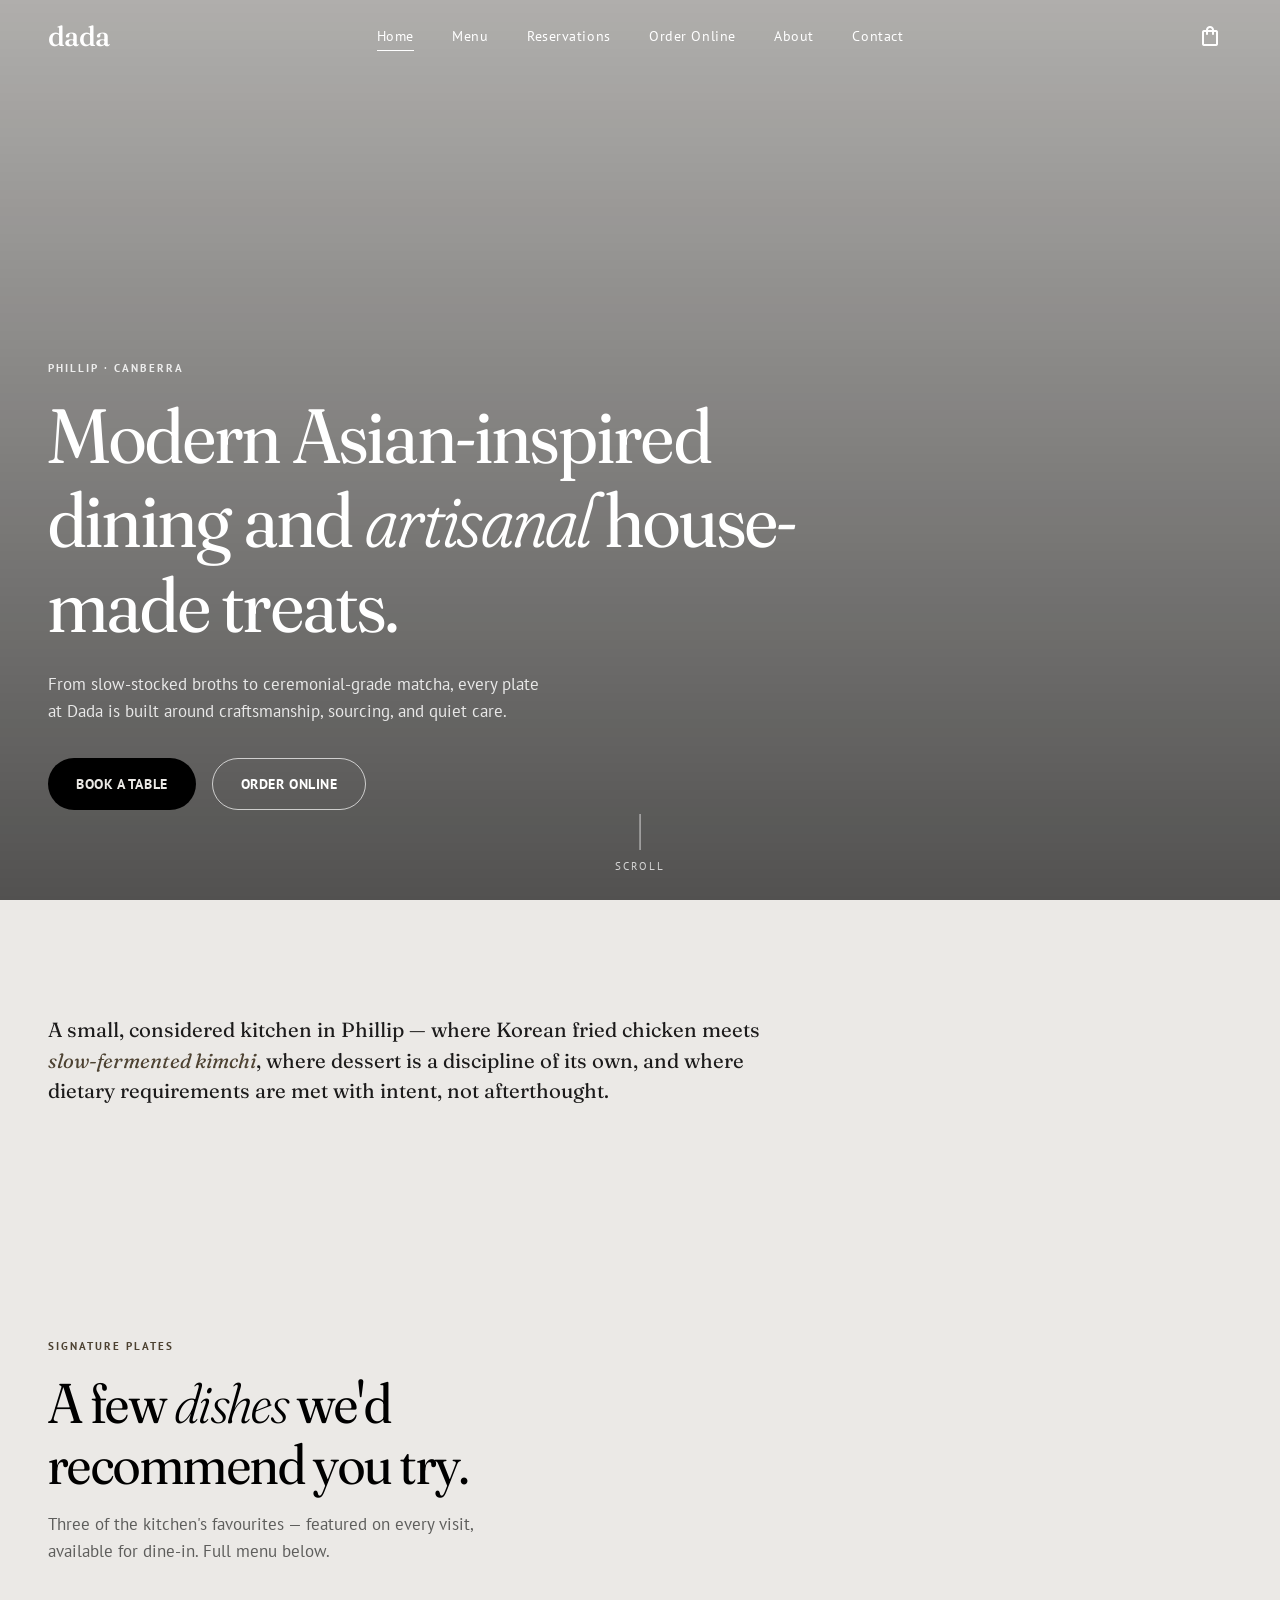
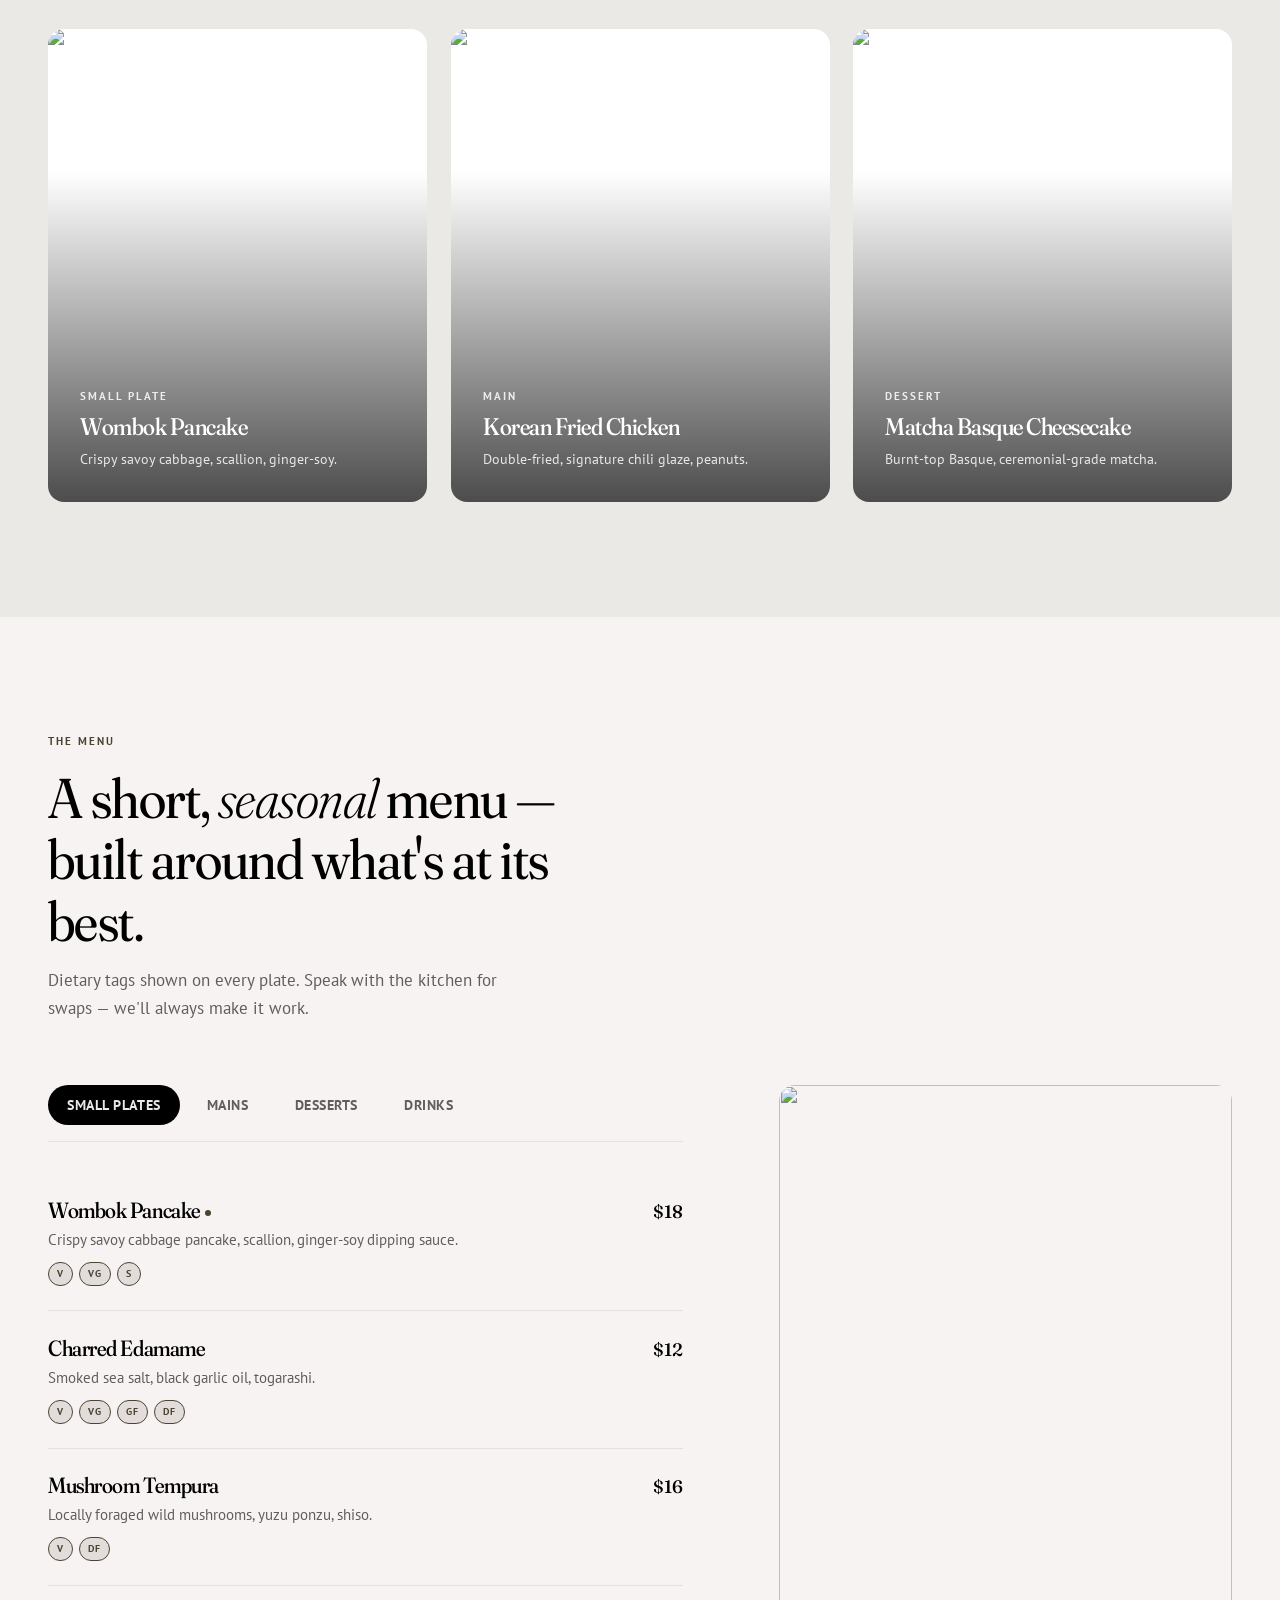
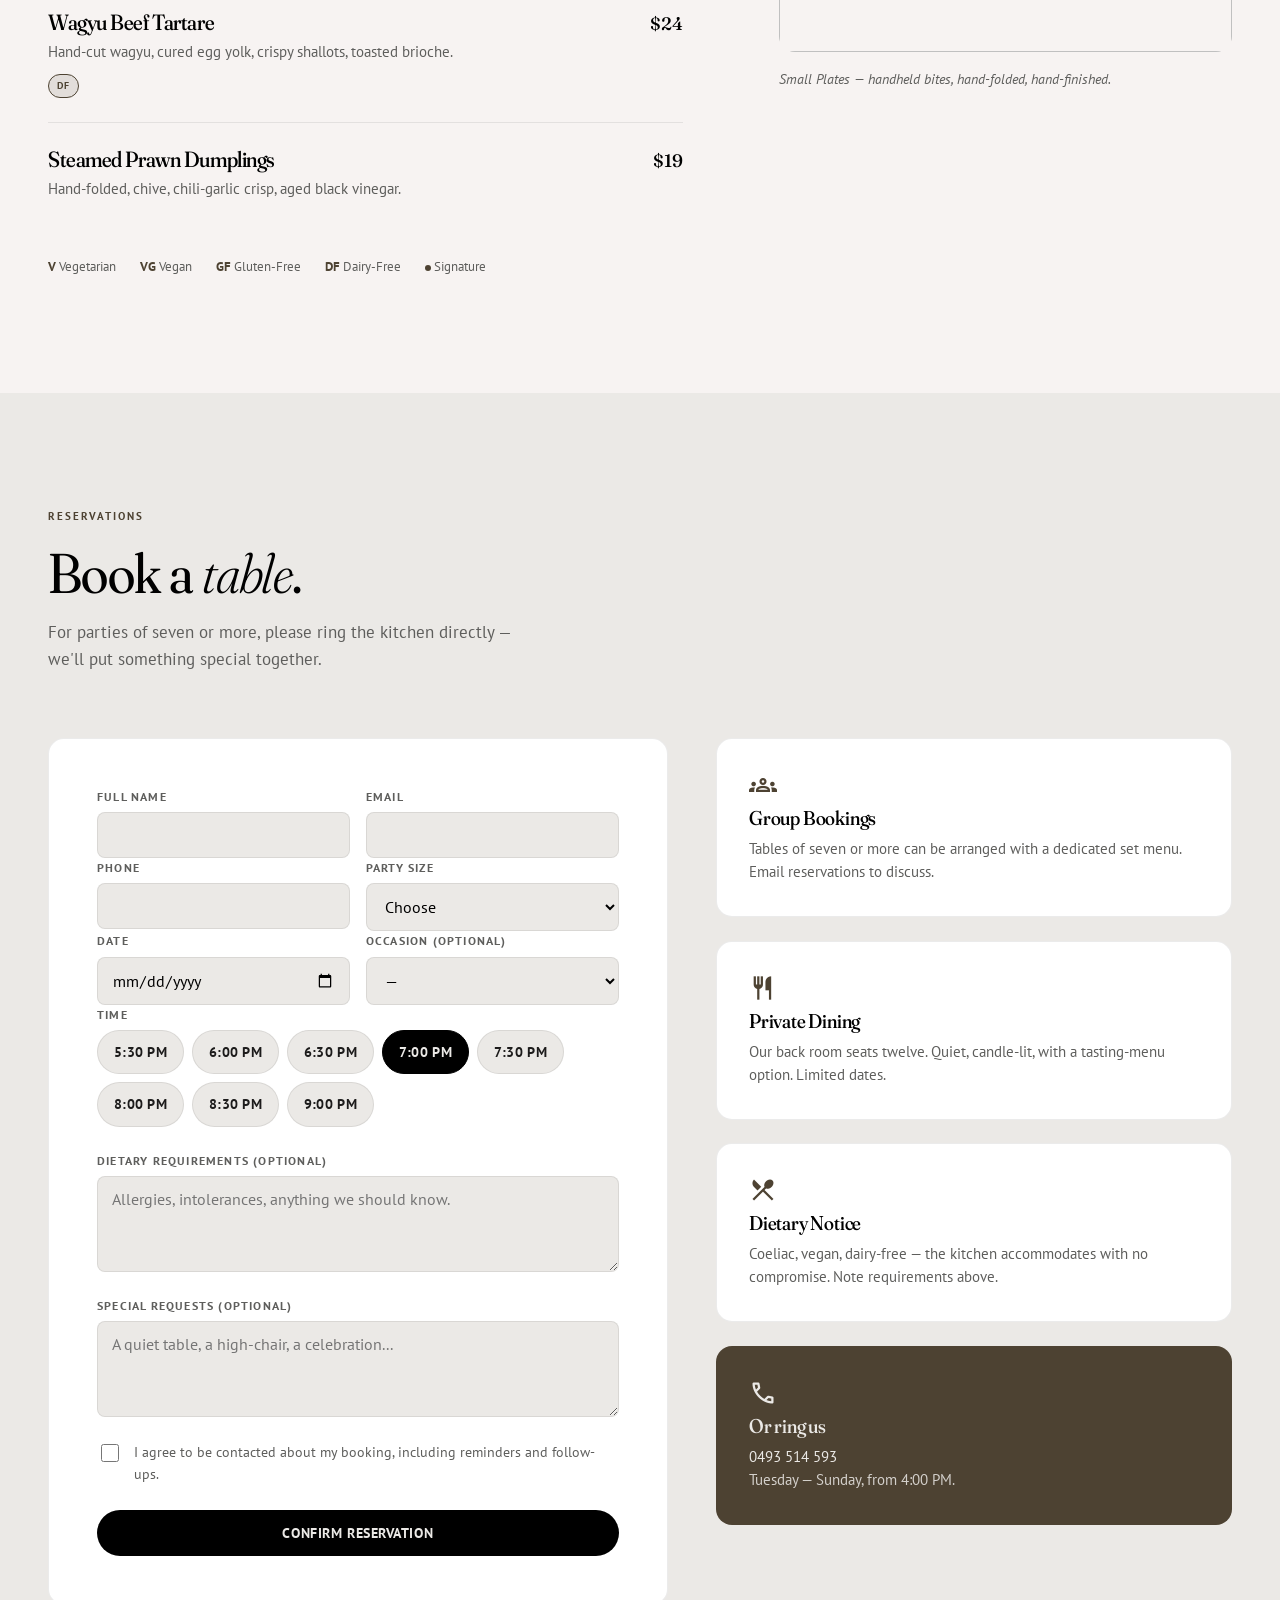
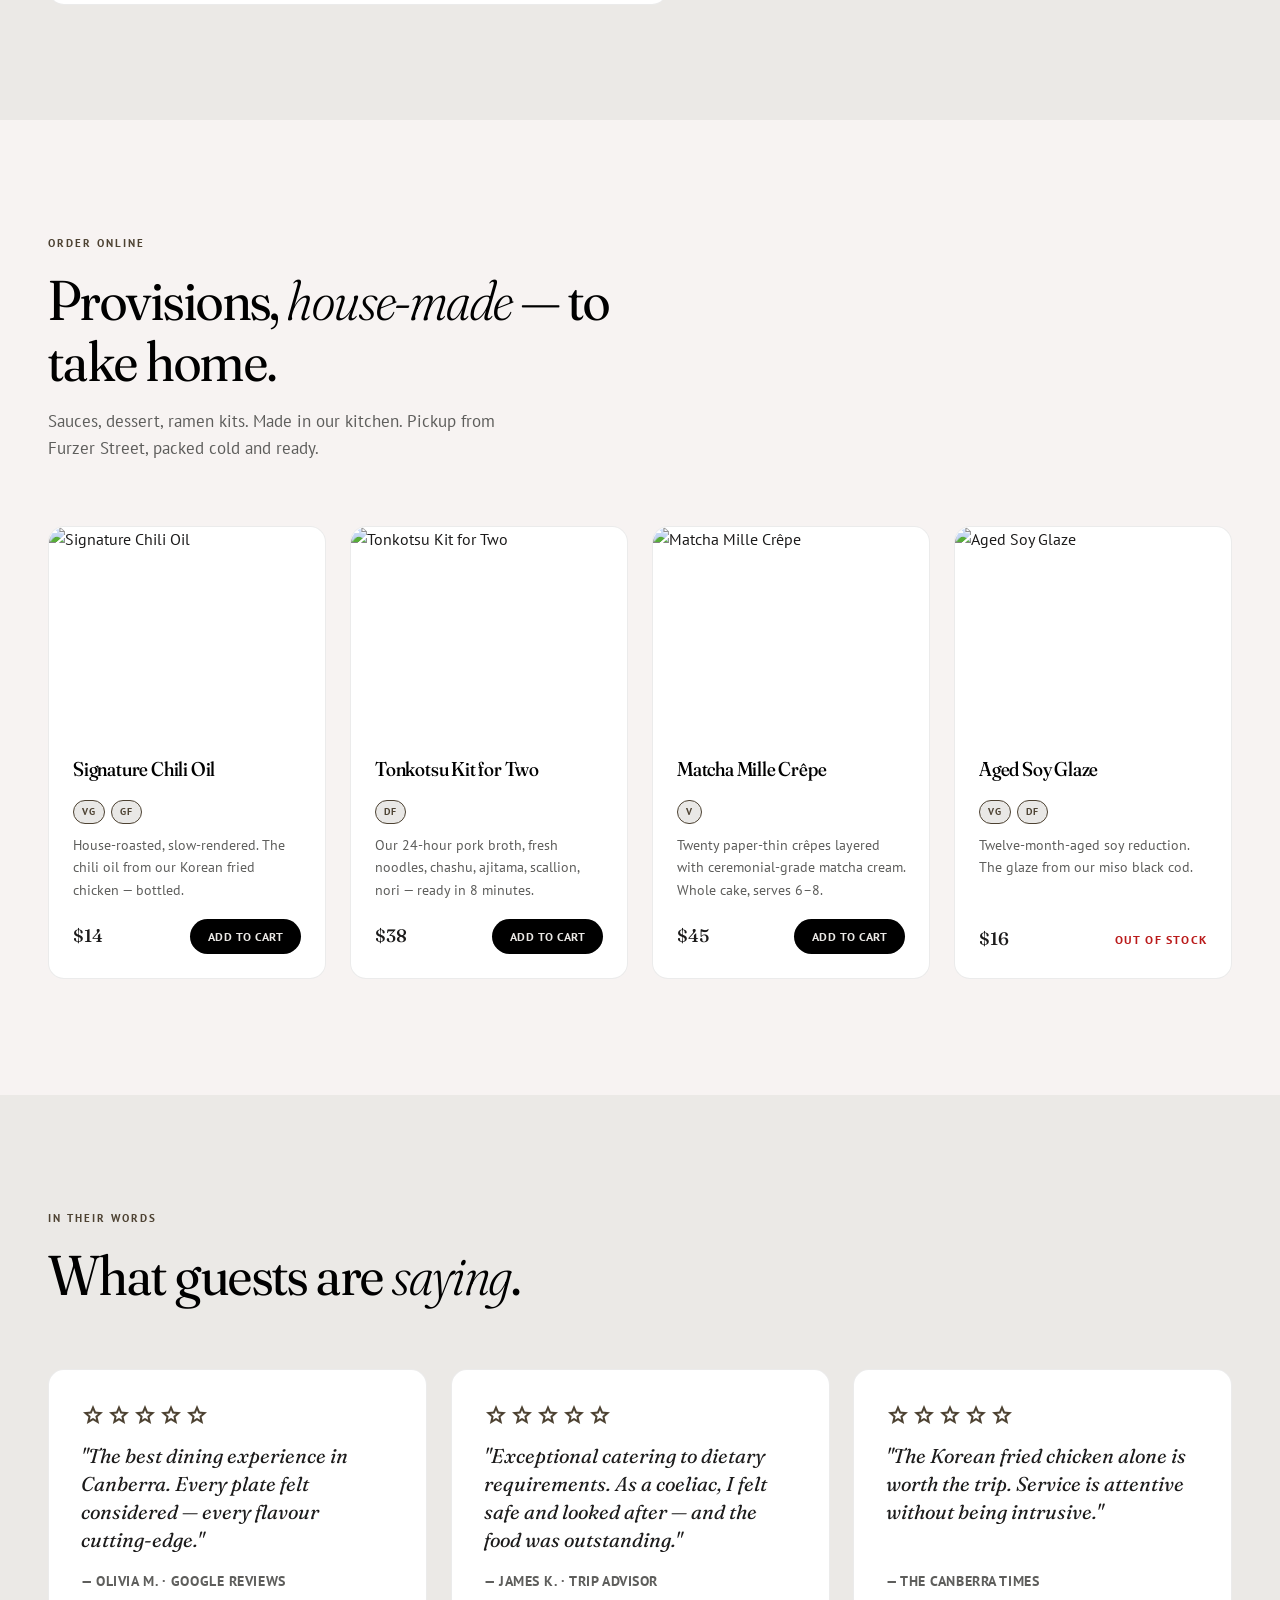
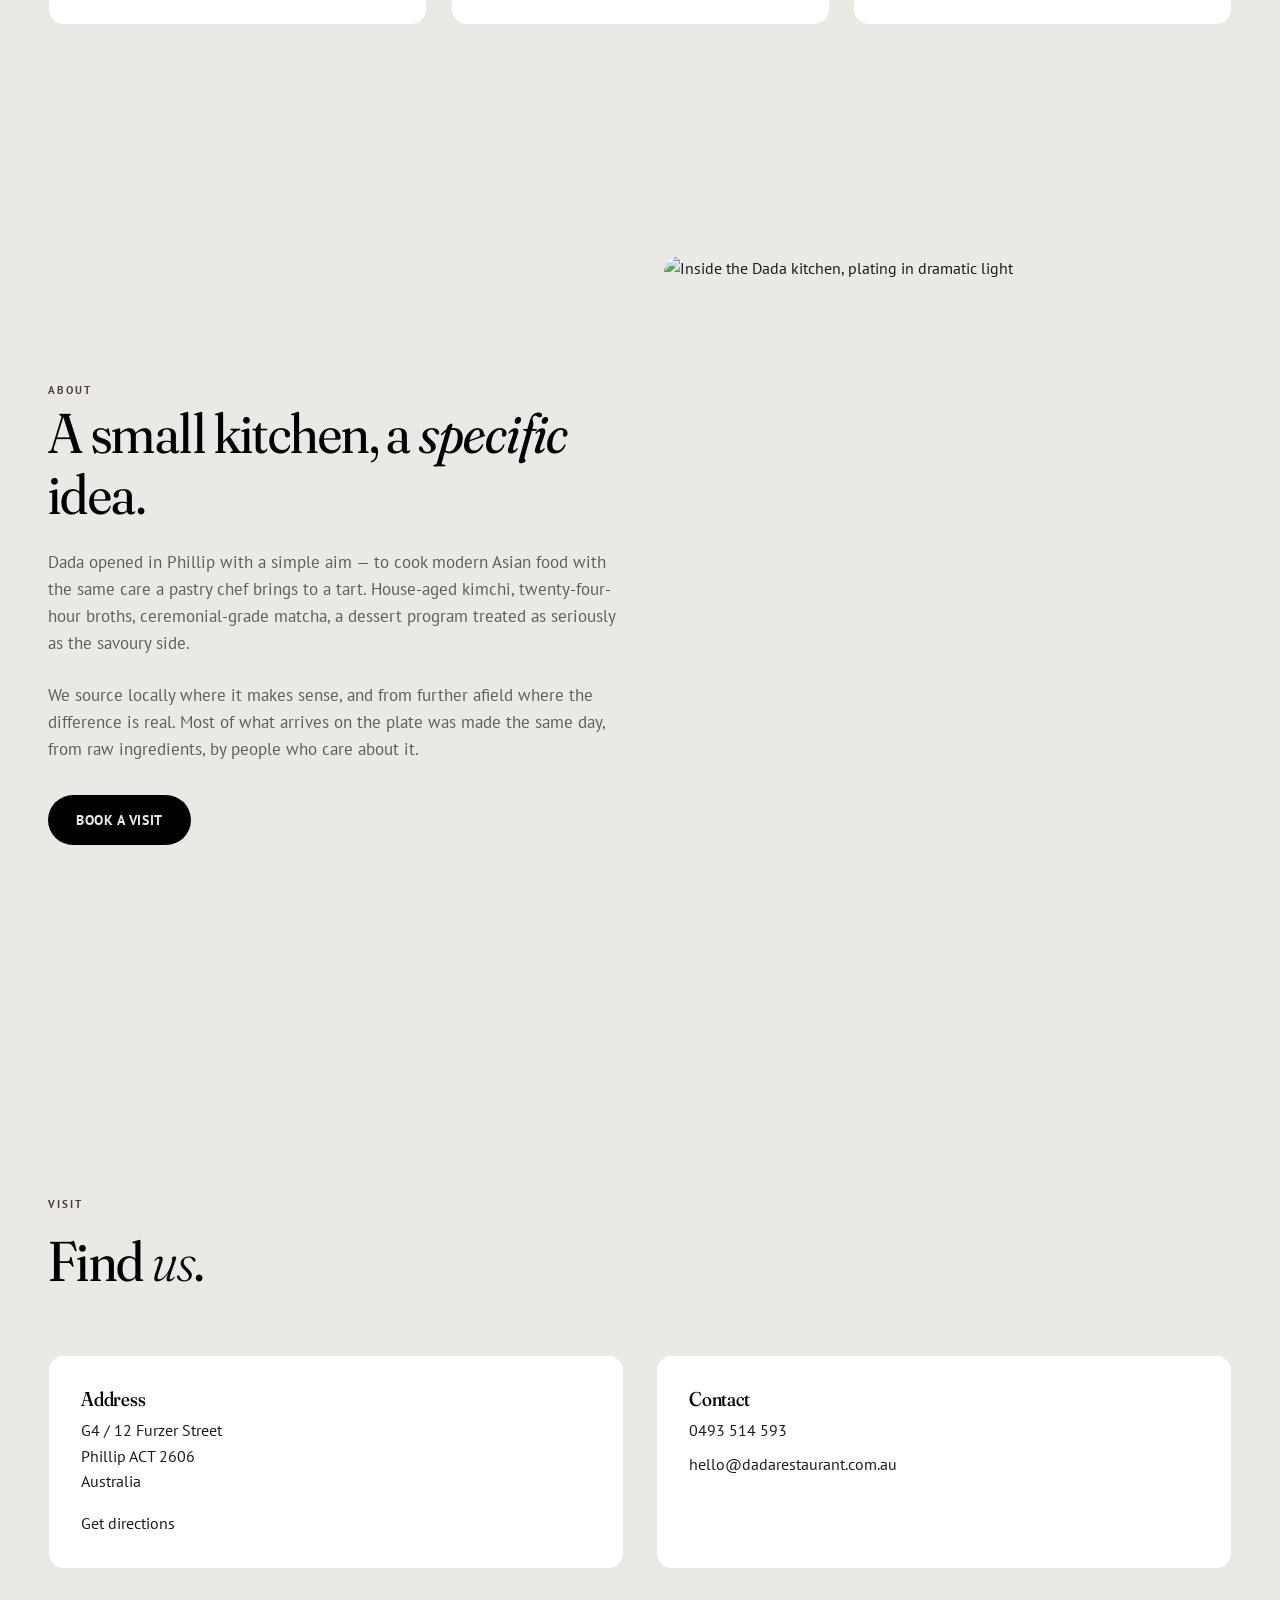
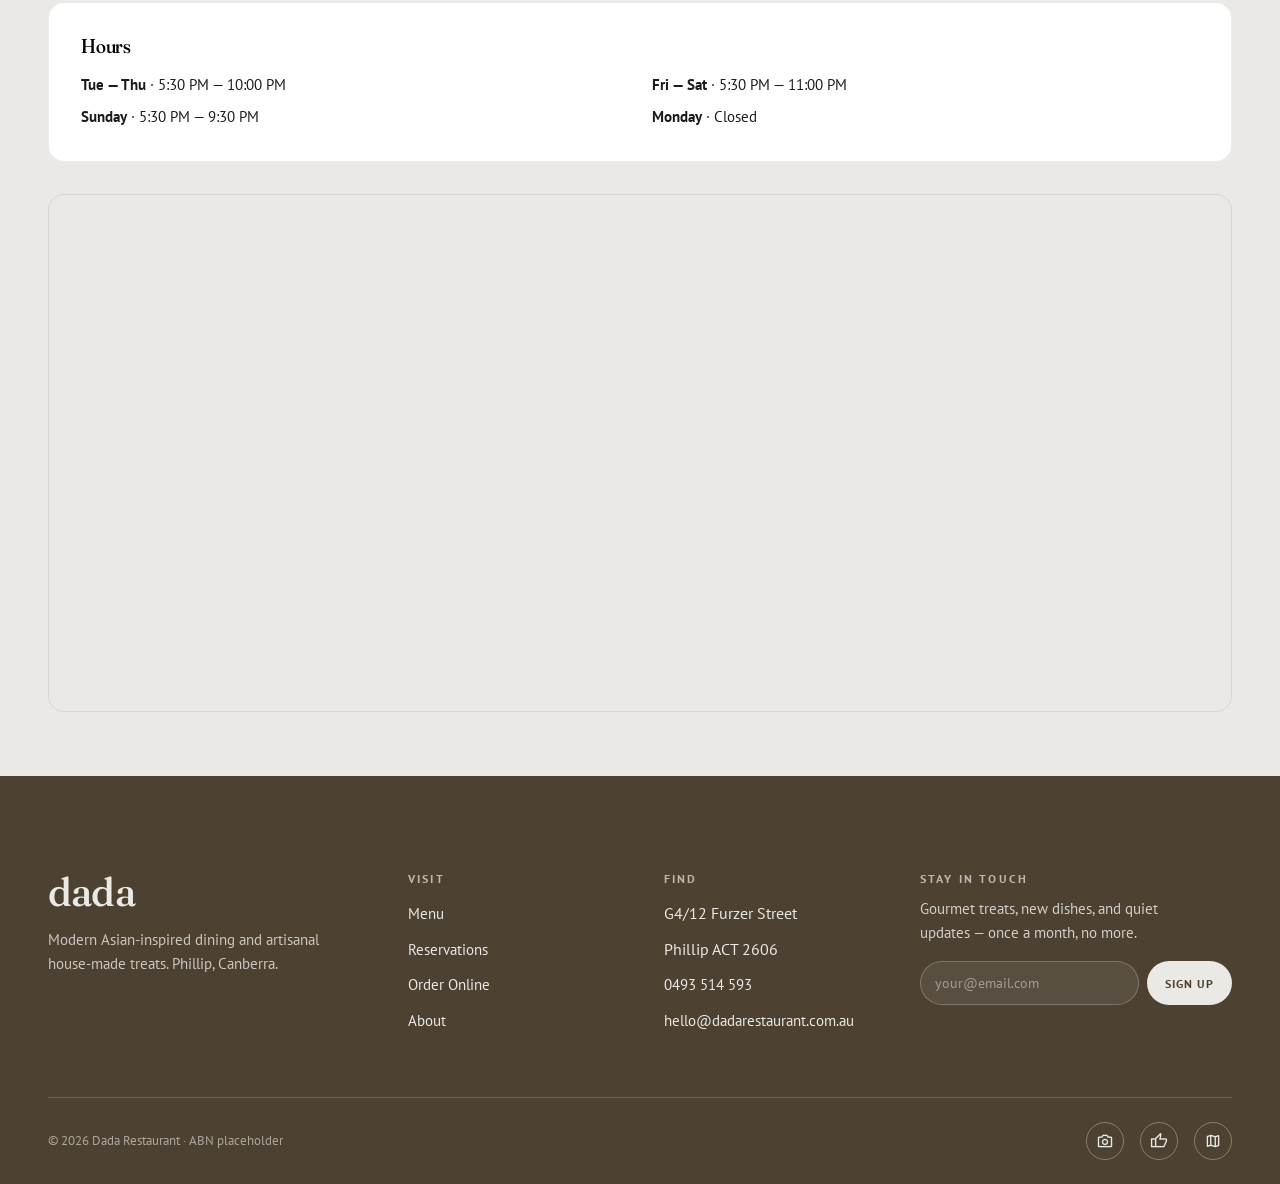
==== index.html @ efb4e1ca "Add core JavaScript functionality for navigation, preloader, parallax effects, and reveal animations" ====
<!DOCTYPE html>
<html lang="en-AU">
<head>
  <meta charset="UTF-8" />
  <meta name="viewport" content="width=device-width, initial-scale=1.0" />
  <meta name="description" content="Dada — modern Asian-inspired dining and artisanal house-made treats in Phillip, Canberra. Reservations and online ordering." />
  <meta name="theme-color" content="#ebe9e6" />
  <title>Dada · Modern Asian-Fusion Dining · Canberra</title>

  <link rel="icon" href="assets/img/logo.webp" type="image/webp" />

  <link rel="preconnect" href="https://fonts.googleapis.com" />
  <link rel="preconnect" href="https://fonts.gstatic.com" crossorigin />
  <link href="https://fonts.googleapis.com/css2?family=Fraunces:ital,opsz,wght,SOFT,WONK@0,9..144,400..700,30..100,0..1;1,9..144,400..700,30..100,0..1&family=PT+Sans:ital,wght@0,400;0,700;1,400;1,700&display=swap" rel="stylesheet" />
  <link href="https://fonts.googleapis.com/css2?family=Material+Symbols+Outlined:opsz,wght,FILL,GRAD@24,300,0,0&display=swap" rel="stylesheet" />

  <link rel="stylesheet" href="assets/css/tokens.css" />
  <link rel="stylesheet" href="assets/css/base.css" />
  <link rel="stylesheet" href="assets/css/components.css" />
  <link rel="stylesheet" href="assets/css/animations.css" />
  <link rel="stylesheet" href="assets/css/preloader.css" />

  <style>
    /* Inline preloader-critical CSS to prevent any FOUC */
    #preloader{position:fixed;inset:0;z-index:9999;background:#ebe9e6;display:flex;align-items:center;justify-content:center}
    body{opacity:1}
    .material-symbols-outlined{font-family:'Material Symbols Outlined';font-weight:normal;font-style:normal;line-height:1;letter-spacing:normal;text-transform:none;display:inline-block;white-space:nowrap;word-wrap:normal;direction:ltr;-webkit-font-feature-settings:'liga';-webkit-font-smoothing:antialiased}
  </style>
</head>
<body>

  <!-- ============ PRELOADER ============ -->
  <div id="preloader" role="status" aria-live="polite" aria-label="Loading">
    <div class="preloader__inner">
      <span class="preloader__logo">dada</span>
      <span class="preloader__line" aria-hidden="true"></span>
      <span class="preloader__tagline">Modern Asian-fusion · Canberra</span>
    </div>
  </div>

  <a class="skip-link" href="#home">Skip to content</a>

  <!-- ============ HEADER ============ -->
  <header class="site-header" id="top">
    <div class="container nav">
      <a class="brand" href="#home" aria-label="Dada — home">dada</a>
      <nav aria-label="Primary">
        <ul class="nav-links">
          <li><a href="#home">Home</a></li>
          <li><a href="#menu">Menu</a></li>
          <li><a href="#book">Reservations</a></li>
          <li><a href="#order">Order Online</a></li>
          <li><a href="#about">About</a></li>
          <li><a href="#contact">Contact</a></li>
        </ul>
      </nav>
      <div class="nav-actions">
        <button class="cart-btn" aria-label="Open cart, 0 items" aria-controls="cart-drawer" aria-expanded="false">
          <span class="material-symbols-outlined" aria-hidden="true">shopping_bag</span>
          <span class="cart-badge" aria-hidden="true">0</span>
        </button>
        <button class="menu-toggle" aria-label="Open menu" aria-controls="mobile-menu" aria-expanded="false">
          <span class="material-symbols-outlined" aria-hidden="true">menu</span>
        </button>
      </div>
    </div>
  </header>

  <!-- ============ MOBILE DRAWER ============ -->
  <div class="mobile-menu" id="mobile-menu" aria-hidden="true">
    <div class="mobile-menu__backdrop"></div>
    <aside class="mobile-menu__panel" role="dialog" aria-modal="true" aria-label="Site menu">
      <div class="mobile-menu__header">
        <span class="brand" style="color:var(--color-text)">dada</span>
        <button class="mobile-menu__close" aria-label="Close menu">
          <span class="material-symbols-outlined">close</span>
        </button>
      </div>
      <ul class="mobile-menu__links">
        <li><a href="#home">Home</a></li>
        <li><a href="#menu">Menu</a></li>
        <li><a href="#book">Reservations</a></li>
        <li><a href="#order">Order Online</a></li>
        <li><a href="#about">About</a></li>
        <li><a href="#contact">Contact</a></li>
      </ul>
      <div class="mobile-menu__contact">
        <p>G4/12 Furzer Street<br>Phillip ACT 2606</p>
        <p style="margin-top:8px"><a href="tel:+61493514593" class="link-underline">0493 514 593</a></p>
      </div>
    </aside>
  </div>

  <main id="main">
    <span class="nav-sentinel" aria-hidden="true"></span>

    <!-- ============ HERO ============ -->
    <section class="hero" id="home" aria-labelledby="hero-title">
      <div class="hero__media" data-parallax="0.3">
        <img
          data-asset-role="hero"
          data-img-key="hero"
          src="https://lh3.googleusercontent.com/aida-public/[base64]"
          alt="A bowl of Dada's signature dish being plated, dramatic lighting, chili sauce being poured over Korean fried chicken"
          loading="eager" fetchpriority="high" decoding="async">
      </div>
      <div class="hero__overlay" aria-hidden="true"></div>
      <div class="container hero__inner">
        <span class="eyebrow hero__eyebrow" data-reveal="fade">Phillip · Canberra</span>
        <h1 id="hero-title" class="hero__title" data-reveal="up">Modern Asian-inspired dining and <em>artisanal</em> house-made treats.</h1>
        <p class="hero__sub" data-reveal="up">From slow-stocked broths to ceremonial-grade matcha, every plate at Dada is built around craftsmanship, sourcing, and quiet care.</p>
        <div class="hero__ctas" data-reveal="up">
          <a class="btn-pill" href="#book">Book a Table</a>
          <a class="btn-pill btn-pill--ghost" href="#order">Order Online</a>
        </div>
      </div>
      <span class="hero__scroll-cue" aria-hidden="true">Scroll</span>
    </section>

    <!-- ============ INTRO ============ -->
    <section class="intro section" id="intro" aria-label="Introduction">
      <div class="container">
        <p class="intro__body" data-reveal="up">
          A small, considered kitchen in Phillip — where Korean fried chicken meets <em>slow-fermented kimchi</em>, where dessert is a discipline of its own, and where dietary requirements are met with intent, not afterthought.
        </p>
      </div>
    </section>

    <!-- ============ HIGHLIGHTS ============ -->
    <section class="section" id="highlights" aria-labelledby="highlights-title">
      <div class="container">
        <header class="section-head" data-reveal="up">
          <span class="eyebrow">Signature Plates</span>
          <h2 id="highlights-title">A few <em>dishes</em> we'd recommend you try.</h2>
          <p>Three of the kitchen's favourites — featured on every visit, available for dine-in. Full menu below.</p>
        </header>
        <div class="highlights" data-reveal-stagger>
          <a class="highlight" href="#menu" data-reveal-child data-reveal="up">
            <img data-asset-role="highlight-wombok" data-img-key="highlightWombok"
              src="https://lh3.googleusercontent.com/aida-public/[base64]"
              alt="Wombok pancake with scallion and ginger soy dipping sauce" loading="lazy" decoding="async">
            <div class="highlight__body">
              <span class="eyebrow" style="color:rgba(255,255,255,0.85)">Small Plate</span>
              <h3 class="highlight__name">Wombok Pancake</h3>
              <p class="highlight__desc">Crispy savoy cabbage, scallion, ginger-soy.</p>
            </div>
          </a>
          <a class="highlight" href="#menu" data-reveal-child data-reveal="up">
            <img data-asset-role="highlight-korean-fc" data-img-key="highlightKFC"
              src="https://lh3.googleusercontent.com/aida-public/[base64]"
              alt="Korean fried chicken being glazed in chili sauce" loading="lazy" decoding="async">
            <div class="highlight__body">
              <span class="eyebrow" style="color:rgba(255,255,255,0.85)">Main</span>
              <h3 class="highlight__name">Korean Fried Chicken</h3>
              <p class="highlight__desc">Double-fried, signature chili glaze, peanuts.</p>
            </div>
          </a>
          <a class="highlight" href="#menu" data-reveal-child data-reveal="up">
            <img data-asset-role="highlight-matcha" data-img-key="highlightMatcha"
              src="https://lh3.googleusercontent.com/aida-public/[base64]"
              alt="A slice of matcha basque cheesecake with a burnt top" loading="lazy" decoding="async">
            <div class="highlight__body">
              <span class="eyebrow" style="color:rgba(255,255,255,0.85)">Dessert</span>
              <h3 class="highlight__name">Matcha Basque Cheesecake</h3>
              <p class="highlight__desc">Burnt-top Basque, ceremonial-grade matcha.</p>
            </div>
          </a>
        </div>
      </div>
    </section>

    <!-- ============ MENU ============ -->
    <section class="section" id="menu" aria-labelledby="menu-title" style="background:var(--color-surface-2);">
      <div class="container">
        <header class="section-head" data-reveal="up">
          <span class="eyebrow">The Menu</span>
          <h2 id="menu-title">A short, <em>seasonal</em> menu — built around what's at its best.</h2>
          <p>Dietary tags shown on every plate. Speak with the kitchen for swaps — we'll always make it work.</p>
        </header>

        <div class="menu-wrap">
          <div>
            <div class="menu-tablist" id="menu-tablist" role="tablist" aria-label="Menu categories"></div>
            <div class="menu-items" id="menu-panel" role="tabpanel" tabindex="0"></div>

            <div style="margin-top:32px;display:flex;gap:8px;flex-wrap:wrap;font-size:0.8125rem;color:var(--color-muted);" data-reveal="fade">
              <span><strong style="color:var(--color-accent)">V</strong> Vegetarian</span>
              <span style="margin-left:16px"><strong style="color:var(--color-accent)">VG</strong> Vegan</span>
              <span style="margin-left:16px"><strong style="color:var(--color-accent)">GF</strong> Gluten-Free</span>
              <span style="margin-left:16px"><strong style="color:var(--color-accent)">DF</strong> Dairy-Free</span>
              <span style="margin-left:16px"><span style="display:inline-block;width:6px;height:6px;border-radius:50%;background:var(--color-accent);vertical-align:middle"></span> Signature</span>
            </div>
          </div>

          <aside class="menu-aside" aria-label="Featured editorial image">
            <div class="menu-aside__media media-zoom" data-reveal="scale">
              <img id="menu-aside-img" data-asset-role="menu-editorial"
                src="https://lh3.googleusercontent.com/aida-public/[base64]"
                alt="" loading="lazy" decoding="async">
            </div>
            <p class="menu-aside__caption" id="menu-aside-caption" data-reveal="fade">Small Plates — handheld bites, hand-folded, hand-finished.</p>
          </aside>
        </div>
      </div>
    </section>

    <!-- ============ BOOKING ============ -->
    <section class="section" id="book" aria-labelledby="book-title">
      <div class="container">
        <header class="section-head" data-reveal="up">
          <span class="eyebrow">Reservations</span>
          <h2 id="book-title">Book a <em>table</em>.</h2>
          <p>For parties of seven or more, please ring the kitchen directly — we'll put something special together.</p>
        </header>

        <div class="booking-grid">
          <div data-reveal="up">
            <div class="booking-card">
              <form id="booking-form" novalidate>
                <div class="field-row">
                  <div class="field" data-field="name">
                    <label for="book-name">Full name</label>
                    <input id="book-name" name="name" type="text" autocomplete="name" required aria-required="true">
                    <span class="field-error" role="alert"></span>
                  </div>
                  <div class="field" data-field="email">
                    <label for="book-email">Email</label>
                    <input id="book-email" name="email" type="email" autocomplete="email" required aria-required="true">
                    <span class="field-error" role="alert"></span>
                  </div>
                </div>

                <div class="field-row">
                  <div class="field" data-field="phone">
                    <label for="book-phone">Phone</label>
                    <input id="book-phone" name="phone" type="tel" autocomplete="tel" required aria-required="true">
                    <span class="field-error" role="alert"></span>
                  </div>
                  <div class="field" data-field="partySize">
                    <label for="book-party">Party size</label>
                    <select id="book-party" name="partySize" required aria-required="true">
                      <option value="" disabled selected>Choose</option>
                      <option value="1">1 guest</option>
                      <option value="2">2 guests</option>
                      <option value="3">3 guests</option>
                      <option value="4">4 guests</option>
                      <option value="5">5 guests</option>
                      <option value="6">6 guests</option>
                      <option value="7+">7 or more (call us)</option>
                    </select>
                    <span class="field-error" role="alert"></span>
                  </div>
                </div>

                <div class="field-row">
                  <div class="field" data-field="date">
                    <label for="book-date">Date</label>
                    <input id="book-date" name="date" type="date" required aria-required="true">
                    <span class="field-error" role="alert"></span>
                  </div>
                  <div class="field" data-field="occasion">
                    <label for="book-occasion">Occasion (optional)</label>
                    <select id="book-occasion" name="occasion">
                      <option value="">—</option>
                      <option value="birthday">Birthday</option>
                      <option value="anniversary">Anniversary</option>
                      <option value="business">Business</option>
                      <option value="other">Other</option>
                    </select>
                  </div>
                </div>

                <div class="field" data-field="time">
                  <label>Time</label>
                  <div class="time-pills" id="time-pills" role="radiogroup" aria-label="Booking time"></div>
                  <span class="field-error" role="alert"></span>
                </div>

                <div class="field" data-field="dietary">
                  <label for="book-dietary">Dietary requirements (optional)</label>
                  <textarea id="book-dietary" name="dietary" maxlength="500" placeholder="Allergies, intolerances, anything we should know."></textarea>
                </div>

                <div class="field" data-field="notes">
                  <label for="book-notes">Special requests (optional)</label>
                  <textarea id="book-notes" name="notes" maxlength="500" placeholder="A quiet table, a high-chair, a celebration..."></textarea>
                </div>

                <div class="checkbox-row" data-field="consent">
                  <input id="book-consent" name="consent" type="checkbox" required>
                  <label for="book-consent">I agree to be contacted about my booking, including reminders and follow-ups.</label>
                </div>

                <button class="btn-pill" type="submit" style="width:100%">Confirm Reservation</button>
              </form>

              <div class="booking-success" id="booking-success" role="status" tabindex="-1">
                <h3>Your table is reserved.</h3>
                <p>Thanks <span class="booking-success__name"></span>. We've held a table for <span class="booking-success__party"></span> on <span class="booking-success__date"></span> at <span class="booking-success__time"></span>. A confirmation will arrive shortly.</p>
              </div>
            </div>
          </div>

          <div class="booking-info" data-reveal-stagger>
            <div class="info-tile" data-reveal-child data-reveal="up">
              <span class="material-symbols-outlined" aria-hidden="true">groups</span>
              <h4>Group Bookings</h4>
              <p>Tables of seven or more can be arranged with a dedicated set menu. Email reservations to discuss.</p>
            </div>
            <div class="info-tile" data-reveal-child data-reveal="up">
              <span class="material-symbols-outlined" aria-hidden="true">restaurant</span>
              <h4>Private Dining</h4>
              <p>Our back room seats twelve. Quiet, candle-lit, with a tasting-menu option. Limited dates.</p>
            </div>
            <div class="info-tile" data-reveal-child data-reveal="up">
              <span class="material-symbols-outlined" aria-hidden="true">restaurant_menu</span>
              <h4>Dietary Notice</h4>
              <p>Coeliac, vegan, dairy-free — the kitchen accommodates with no compromise. Note requirements above.</p>
            </div>
            <div class="info-tile" data-reveal-child data-reveal="up" style="background:var(--color-accent);color:var(--color-bg);border-color:transparent">
              <span class="material-symbols-outlined" aria-hidden="true" style="color:var(--color-bg)">call</span>
              <h4 style="color:var(--color-bg)">Or ring us</h4>
              <p style="color:rgba(235,233,230,0.85)"><a href="tel:+61493514593" class="link-underline" style="color:var(--color-bg)">0493 514 593</a><br>Tuesday — Sunday, from 4:00 PM.</p>
            </div>
          </div>
        </div>
      </div>
    </section>

    <!-- ============ ORDER ONLINE ============ -->
    <section class="section" id="order" aria-labelledby="order-title" style="background:var(--color-surface-2);">
      <div class="container">
        <header class="section-head" data-reveal="up">
          <span class="eyebrow">Order Online</span>
          <h2 id="order-title">Provisions, <em>house-made</em> — to take home.</h2>
          <p>Sauces, dessert, ramen kits. Made in our kitchen. Pickup from Furzer Street, packed cold and ready.</p>
        </header>
        <div class="product-grid" id="product-grid" data-reveal-stagger></div>
      </div>
    </section>

    <!-- ============ TESTIMONIALS ============ -->
    <section class="section" id="press" aria-labelledby="press-title">
      <div class="container">
        <header class="section-head" data-reveal="up">
          <span class="eyebrow">In Their Words</span>
          <h2 id="press-title">What guests are <em>saying</em>.</h2>
        </header>
        <div class="testimonials" id="testimonials" data-reveal-stagger></div>
      </div>
    </section>

    <!-- ============ ABOUT ============ -->
    <section class="section" id="about" aria-labelledby="about-title">
      <div class="container">
        <div class="about-grid">
          <div class="about-copy" data-reveal="up">
            <span class="eyebrow">About</span>
            <h2 id="about-title">A small kitchen, a <em>specific</em> idea.</h2>
            <p>Dada opened in Phillip with a simple aim — to cook modern Asian food with the same care a pastry chef brings to a tart. House-aged kimchi, twenty-four-hour broths, ceremonial-grade matcha, a dessert program treated as seriously as the savoury side.</p>
            <p>We source locally where it makes sense, and from further afield where the difference is real. Most of what arrives on the plate was made the same day, from raw ingredients, by people who care about it.</p>
            <p style="margin-top:32px"><a href="#book" class="btn-pill">Book a Visit</a></p>
          </div>
          <div class="about-media media-zoom" data-reveal="scale">
            <img data-asset-role="about" data-img-key="about"
              src="https://lh3.googleusercontent.com/aida-public/[base64]"
              alt="Inside the Dada kitchen, plating in dramatic light" loading="lazy" decoding="async">
          </div>
        </div>
      </div>
    </section>

    <!-- ============ CONTACT ============ -->
    <section class="section" id="contact" aria-labelledby="contact-title" style="padding-bottom:0">
      <div class="container">
        <header class="section-head" data-reveal="up">
          <span class="eyebrow">Visit</span>
          <h2 id="contact-title">Find <em>us</em>.</h2>
        </header>
        <div class="contact-grid" data-reveal-stagger>
          <div class="contact-tile" data-reveal-child data-reveal="up">
            <h4>Address</h4>
            <p>G4 / 12 Furzer Street<br>Phillip ACT 2606<br>Australia</p>
            <p style="margin-top:8px"><a href="https://maps.google.com/?q=G4+12+Furzer+Street+Phillip+ACT+2606" class="link-underline" target="_blank" rel="noopener">Get directions</a></p>
          </div>
          <div class="contact-tile" data-reveal-child data-reveal="up">
            <h4>Contact</h4>
            <p><a href="tel:+61493514593" class="link-underline">0493 514 593</a></p>
            <p><a href="mailto:hello@dadarestaurant.com.au" class="link-underline">hello@dadarestaurant.com.au</a></p>
          </div>
          <div class="contact-tile" data-reveal-child data-reveal="up" style="grid-column:1/-1">
            <h4>Hours</h4>
            <ul style="list-style:none;padding:0;margin:8px 0 0;display:grid;grid-template-columns:1fr 1fr;gap:8px 24px;font-size:0.9375rem;">
              <li><strong>Tue — Thu</strong> · 5:30 PM — 10:00 PM</li>
              <li><strong>Fri — Sat</strong> · 5:30 PM — 11:00 PM</li>
              <li><strong>Sunday</strong> · 5:30 PM — 9:30 PM</li>
              <li><strong>Monday</strong> · Closed</li>
            </ul>
          </div>
        </div>
        <div class="contact-map" data-reveal="up">
          <iframe
            title="Map showing Dada Restaurant in Phillip ACT"
            src="https://www.google.com/maps?q=G4+12+Furzer+Street+Phillip+ACT+2606&output=embed"
            loading="lazy"
            referrerpolicy="no-referrer-when-downgrade"></iframe>
        </div>
      </div>
    </section>
  </main>

  <!-- ============ FOOTER ============ -->
  <footer class="site-footer">
    <div class="container">
      <div class="footer-grid">
        <div data-reveal="up">
          <div class="footer-brand">dada</div>
          <p class="footer-tagline">Modern Asian-inspired dining and artisanal house-made treats. Phillip, Canberra.</p>
        </div>
        <div class="footer-col" data-reveal="up">
          <h5>Visit</h5>
          <ul>
            <li><a href="#menu">Menu</a></li>
            <li><a href="#book">Reservations</a></li>
            <li><a href="#order">Order Online</a></li>
            <li><a href="#about">About</a></li>
          </ul>
        </div>
        <div class="footer-col" data-reveal="up">
          <h5>Find</h5>
          <ul>
            <li>G4/12 Furzer Street</li>
            <li>Phillip ACT 2606</li>
            <li><a href="tel:+61493514593">0493 514 593</a></li>
            <li><a href="mailto:hello@dadarestaurant.com.au">hello@dadarestaurant.com.au</a></li>
          </ul>
        </div>
        <div class="newsletter" data-reveal="up">
          <h5 style="font-family:var(--font-body);font-size:0.75rem;font-weight:700;letter-spacing:0.18em;text-transform:uppercase;color:rgba(235,233,230,0.7);margin-bottom:12px">Stay in touch</h5>
          <p style="font-size:0.9375rem;color:rgba(235,233,230,0.85);max-width:32ch">Gourmet treats, new dishes, and quiet updates — once a month, no more.</p>
          <form id="newsletter-form">
            <input type="email" placeholder="your@email.com" aria-label="Email address" required>
            <button type="submit">Sign Up</button>
          </form>
          <span class="newsletter__success">Thanks — you're on the list.</span>
        </div>
      </div>
      <div class="footer-bottom">
        <span>© <span data-year>2025</span> Dada Restaurant · ABN placeholder</span>
        <div class="footer-socials">
          <a href="https://instagram.com/" target="_blank" rel="noopener" aria-label="Instagram"><span class="material-symbols-outlined">photo_camera</span></a>
          <a href="https://facebook.com/" target="_blank" rel="noopener" aria-label="Facebook"><span class="material-symbols-outlined">thumb_up</span></a>
          <a href="https://maps.google.com/" target="_blank" rel="noopener" aria-label="Google Maps"><span class="material-symbols-outlined">map</span></a>
        </div>
      </div>
    </div>
  </footer>

  <!-- ============ CART DRAWER ============ -->
  <div class="cart-drawer" id="cart-drawer" aria-hidden="true">
    <div class="cart-drawer__backdrop"></div>
    <aside class="cart-drawer__panel" role="dialog" aria-modal="true" aria-labelledby="cart-title">
      <div class="cart-drawer__header">
        <span class="cart-drawer__title" id="cart-title">Your Order</span>
        <button class="mobile-menu__close" aria-label="Close cart">
          <span class="material-symbols-outlined">close</span>
        </button>
      </div>
      <div class="cart-drawer__items" id="cart-items"></div>
      <div class="cart-drawer__summary" id="cart-summary">
        <div class="cart-totals">
          <div class="cart-totals__row"><span>Subtotal</span><span data-sub>$0.00</span></div>
          <div class="cart-totals__row"><span>GST (10%)</span><span data-tax>$0.00</span></div>
          <div class="cart-totals__row cart-totals__row--grand"><span>Total</span><span data-total>$0.00</span></div>
        </div>
        <div class="field">
          <label for="pickup-date">Pickup</label>
          <select id="pickup-date"></select>
        </div>
        <div class="field">
          <label for="order-notes">Order notes (optional)</label>
          <input id="order-notes" type="text" placeholder="Allergies, pickup time...">
        </div>
        <button class="btn-pill cart-drawer__checkout" id="cart-checkout" type="button">Proceed to Checkout</button>
      </div>
    </aside>
  </div>

  <!-- ============ SCRIPTS ============ -->
  <script src="assets/js/preloader.js"></script>
  <script src="assets/js/config.js"></script>
  <script src="assets/js/reveal.js"></script>
  <script src="assets/js/parallax.js"></script>
  <script src="assets/js/nav.js"></script>
  <script src="assets/js/menu.js"></script>
  <script src="assets/js/booking.js"></script>
  <script src="assets/js/cart.js"></script>
  <script src="assets/js/main.js"></script>
</body>
</html>
---- assets/css/tokens.css ----
:root {
  --color-bg: #ebe9e6;
  --color-surface: #ffffff;
  --color-surface-2: #f7f3f2;
  --color-text: #000000;
  --color-text-soft: #1c1b1b;
  --color-muted: #5e5e5c;
  --color-line: rgba(0, 0, 0, 0.08);
  --color-accent: #4d4232;
  --color-accent-soft: rgba(77, 66, 50, 0.12);
  --color-error: #ba1a1a;
  --color-success: #2e6f40;

  --font-display: "Fraunces", Georgia, "Times New Roman", serif;
  --font-body: "PT Sans", system-ui, -apple-system, "Segoe UI", Roboto, sans-serif;

  --fs-hero: clamp(2.75rem, 6vw, 5.5rem);
  --fs-h1: clamp(2.25rem, 4.5vw, 3.5rem);
  --fs-h2: clamp(1.75rem, 3vw, 2.5rem);
  --fs-h3: 1.5rem;
  --fs-body: 1rem;
  --fs-small: 0.8125rem;
  --fs-micro: 0.6875rem;

  --tracking-tight: -0.02em;
  --tracking-wide: 0.18em;
  --tracking-display: -0.01em;

  --space-1: 4px;
  --space-2: 8px;
  --space-3: 16px;
  --space-4: 24px;
  --space-5: 32px;
  --space-6: 48px;
  --space-7: 64px;
  --space-8: 96px;
  --space-9: 128px;

  --radius-sm: 8px;
  --radius-md: 16px;
  --radius-lg: 32px;
  --radius-pill: 9999px;

  --container-max: 1280px;
  --nav-height: 72px;
  --section-gap: clamp(72px, 9vw, 128px);

  --ease-emphasized: cubic-bezier(0.22, 1, 0.36, 1);
  --ease-standard: cubic-bezier(0.4, 0, 0.2, 1);
  --ease-in-out: cubic-bezier(0.65, 0, 0.35, 1);

  --dur-fast: 200ms;
  --dur-base: 350ms;
  --dur-slow: 500ms;
  --dur-reveal: 700ms;
  --dur-zoom: 900ms;

  --shadow-card: 0 18px 40px -20px rgba(0, 0, 0, 0.25);
  --shadow-nav: 0 1px 20px -10px rgba(0, 0, 0, 0.18);
  --shadow-drawer: -20px 0 60px -20px rgba(0, 0, 0, 0.35);

  --z-nav: 50;
  --z-drawer: 80;
  --z-preloader: 9999;
}
---- assets/css/base.css ----
*, *::before, *::after { box-sizing: border-box; }

html {
  scroll-behavior: smooth;
  -webkit-text-size-adjust: 100%;
  text-size-adjust: 100%;
}

body {
  margin: 0;
  font-family: var(--font-body);
  font-size: var(--fs-body);
  line-height: 1.6;
  color: var(--color-text-soft);
  background: var(--color-bg);
  -webkit-font-smoothing: antialiased;
  -moz-osx-font-smoothing: grayscale;
  overflow-x: hidden;
}

body.no-scroll { overflow: hidden; }

h1, h2, h3, h4, h5, h6 {
  font-family: var(--font-display);
  font-weight: 500;
  letter-spacing: var(--tracking-display);
  color: var(--color-text);
  margin: 0;
  line-height: 1.1;
  font-variation-settings: "opsz" 144, "SOFT" 50, "WONK" 0;
}

p { margin: 0; }

a {
  color: inherit;
  text-decoration: none;
  transition: color var(--dur-base) var(--ease-standard);
}

a:hover { color: var(--color-accent); }

img, video {
  max-width: 100%;
  height: auto;
  display: block;
}

button {
  font-family: inherit;
  font-size: inherit;
  cursor: pointer;
  border: 0;
  background: none;
  color: inherit;
  padding: 0;
}

input, select, textarea {
  font-family: inherit;
  font-size: inherit;
  color: inherit;
}

section { scroll-margin-top: calc(var(--nav-height) + 16px); }

.skip-link {
  position: absolute;
  top: -100px;
  left: 16px;
  background: var(--color-text);
  color: var(--color-bg);
  padding: 12px 20px;
  border-radius: var(--radius-pill);
  z-index: 10000;
  font-weight: 700;
  letter-spacing: 0.04em;
  transition: top var(--dur-base) var(--ease-emphasized);
}
.skip-link:focus { top: 16px; color: var(--color-bg); }

:focus-visible {
  outline: 2px solid var(--color-accent);
  outline-offset: 3px;
  border-radius: 4px;
}

::selection {
  background: var(--color-accent);
  color: var(--color-bg);
}

.container {
  width: 100%;
  max-width: var(--container-max);
  margin: 0 auto;
  padding-left: clamp(20px, 4vw, 48px);
  padding-right: clamp(20px, 4vw, 48px);
}

.section { padding-block: var(--section-gap); }

.visually-hidden {
  position: absolute;
  width: 1px; height: 1px;
  padding: 0; margin: -1px;
  overflow: hidden; clip: rect(0,0,0,0);
  white-space: nowrap; border: 0;
}

.eyebrow {
  font-family: var(--font-body);
  font-size: var(--fs-micro);
  letter-spacing: var(--tracking-wide);
  text-transform: uppercase;
  color: var(--color-accent);
  font-weight: 700;
}

@media (prefers-reduced-motion: reduce) {
  *, *::before, *::after {
    animation-duration: 0.01ms !important;
    animation-iteration-count: 1 !important;
    transition-duration: 0.01ms !important;
    scroll-behavior: auto !important;
  }
  html { scroll-behavior: auto; }
}
---- assets/css/components.css ----
/* ============ HEADER / NAV ============ */
.site-header {
  position: fixed;
  inset: 0 0 auto 0;
  height: var(--nav-height);
  z-index: var(--z-nav);
  display: flex;
  align-items: center;
  transition: background-color var(--dur-base) var(--ease-standard),
              color var(--dur-base) var(--ease-standard),
              box-shadow var(--dur-base) var(--ease-standard),
              backdrop-filter var(--dur-base);
  color: #ffffff;
}
.site-header.is-scrolled {
  background-color: var(--color-bg);
  color: var(--color-text-soft);
  box-shadow: var(--shadow-nav);
  backdrop-filter: saturate(120%) blur(8px);
  -webkit-backdrop-filter: saturate(120%) blur(8px);
}
.nav-sentinel {
  position: absolute;
  top: 0; left: 0;
  width: 1px; height: 1px;
  pointer-events: none;
}

.nav {
  display: grid;
  grid-template-columns: 1fr auto 1fr;
  align-items: center;
  width: 100%;
  gap: var(--space-4);
}
.brand {
  font-family: var(--font-display);
  font-size: 1.75rem;
  font-weight: 500;
  letter-spacing: var(--tracking-tight);
  color: inherit;
  justify-self: start;
  line-height: 1;
}
.brand:hover { color: inherit; }
.brand sup { font-size: 0.5em; vertical-align: super; opacity: 0.6; }

.nav-links {
  display: none;
  gap: clamp(20px, 3vw, 40px);
  list-style: none;
  padding: 0; margin: 0;
  justify-self: center;
}
@media (min-width: 900px) {
  .nav-links { display: flex; }
}
.nav-links a {
  position: relative;
  font-size: 0.875rem;
  letter-spacing: 0.04em;
  color: inherit;
  padding-block: 6px;
}
.nav-links a::after {
  content: "";
  position: absolute;
  left: 0; right: 0; bottom: 0;
  height: 1px;
  background: currentColor;
  transform: scaleX(0);
  transform-origin: left;
  transition: transform 400ms var(--ease-in-out);
}
.nav-links a:hover::after,
.nav-links a.is-active::after { transform: scaleX(1); }

.nav-actions {
  justify-self: end;
  display: flex;
  align-items: center;
  gap: var(--space-3);
}

.cart-btn {
  position: relative;
  display: inline-flex;
  align-items: center;
  justify-content: center;
  width: 44px; height: 44px;
  border-radius: var(--radius-pill);
  transition: background-color var(--dur-base);
}
.cart-btn:hover { background: rgba(255,255,255,0.15); }
.site-header.is-scrolled .cart-btn:hover { background: var(--color-accent-soft); }
.cart-btn .material-symbols-outlined { font-size: 24px; }

.cart-badge {
  position: absolute;
  top: 4px; right: 4px;
  min-width: 18px; height: 18px;
  padding: 0 5px;
  border-radius: var(--radius-pill);
  background: var(--color-accent);
  color: #ffffff;
  font-size: 11px;
  font-weight: 700;
  display: flex; align-items: center; justify-content: center;
  transform: scale(0);
  transition: transform var(--dur-base) var(--ease-emphasized);
}
.cart-badge.is-visible { transform: scale(1); }
.cart-badge.is-pulsing { animation: cartPulse 400ms var(--ease-emphasized); }
@keyframes cartPulse {
  0% { transform: scale(1); }
  50% { transform: scale(1.25); }
  100% { transform: scale(1); }
}

.menu-toggle {
  display: inline-flex;
  align-items: center;
  justify-content: center;
  width: 44px; height: 44px;
  border-radius: var(--radius-pill);
  transition: background-color var(--dur-base);
}
.menu-toggle:hover { background: rgba(255,255,255,0.15); }
.site-header.is-scrolled .menu-toggle:hover { background: var(--color-accent-soft); }
@media (min-width: 900px) {
  .menu-toggle { display: none; }
}

/* ============ MOBILE DRAWER ============ */
.mobile-menu {
  position: fixed;
  inset: 0;
  z-index: var(--z-drawer);
  pointer-events: none;
  visibility: hidden;
}
.mobile-menu.is-open { pointer-events: auto; visibility: visible; }

.mobile-menu__backdrop {
  position: absolute;
  inset: 0;
  background: rgba(0,0,0,0.45);
  opacity: 0;
  transition: opacity var(--dur-base) var(--ease-standard);
}
.mobile-menu.is-open .mobile-menu__backdrop { opacity: 1; }

.mobile-menu__panel {
  position: absolute;
  top: 0; right: 0; bottom: 0;
  width: min(86vw, 420px);
  background: var(--color-bg);
  padding: var(--space-5) var(--space-4);
  transform: translateX(100%);
  transition: transform 400ms var(--ease-emphasized);
  display: flex;
  flex-direction: column;
  gap: var(--space-4);
  box-shadow: var(--shadow-drawer);
}
.mobile-menu.is-open .mobile-menu__panel { transform: translateX(0); }

.mobile-menu__header {
  display: flex;
  justify-content: space-between;
  align-items: center;
  padding-bottom: var(--space-3);
  border-bottom: 1px solid var(--color-line);
}
.mobile-menu__close {
  width: 44px; height: 44px;
  border-radius: var(--radius-pill);
  display: inline-flex; align-items: center; justify-content: center;
  transition: background-color var(--dur-base);
}
.mobile-menu__close:hover { background: var(--color-accent-soft); }

.mobile-menu__links {
  list-style: none;
  margin: 0; padding: 0;
  display: flex; flex-direction: column;
  gap: var(--space-3);
}
.mobile-menu__links a {
  font-family: var(--font-display);
  font-size: 1.75rem;
  color: var(--color-text);
  letter-spacing: var(--tracking-tight);
}
.mobile-menu__links a:hover { color: var(--color-accent); }

.mobile-menu__contact {
  margin-top: auto;
  padding-top: var(--space-4);
  border-top: 1px solid var(--color-line);
  font-size: 0.875rem;
  color: var(--color-muted);
}
.mobile-menu__contact a { color: var(--color-text-soft); }

/* ============ BUTTONS ============ */
.btn-pill {
  display: inline-flex;
  align-items: center;
  justify-content: center;
  gap: var(--space-2);
  padding: 14px 28px;
  border-radius: var(--radius-pill);
  font-family: var(--font-body);
  font-size: 0.875rem;
  font-weight: 700;
  letter-spacing: 0.04em;
  text-transform: uppercase;
  background: var(--color-text);
  color: var(--color-bg);
  transition: background-color var(--dur-base) var(--ease-standard),
              color var(--dur-base) var(--ease-standard),
              letter-spacing var(--dur-base) var(--ease-standard),
              transform var(--dur-base) var(--ease-standard);
  cursor: pointer;
}
.btn-pill:hover {
  background: var(--color-accent);
  color: var(--color-bg);
  letter-spacing: 0.08em;
}
.btn-pill:active { transform: scale(0.98); }
.btn-pill[disabled] {
  background: var(--color-muted);
  cursor: not-allowed;
  opacity: 0.6;
}
.btn-pill[disabled]:hover { background: var(--color-muted); letter-spacing: 0.04em; }

.btn-pill--ghost {
  background: transparent;
  color: inherit;
  border: 1px solid currentColor;
}
.btn-pill--ghost:hover { background: var(--color-bg); color: var(--color-text); }

.btn-pill--accent {
  background: var(--color-accent);
  color: var(--color-bg);
}
.btn-pill--accent:hover { background: var(--color-text); }

/* ============ CARDS ============ */
.card-lift {
  transition: transform 500ms var(--ease-emphasized),
              box-shadow 500ms var(--ease-emphasized);
}
.card-lift:hover {
  transform: translateY(-6px);
  box-shadow: var(--shadow-card);
}

.card {
  background: var(--color-surface);
  border-radius: var(--radius-md);
  padding: var(--space-5);
  border: 1px solid var(--color-line);
}

.media-zoom {
  overflow: hidden;
  border-radius: var(--radius-md);
  position: relative;
}
.media-zoom img {
  width: 100%;
  height: 100%;
  object-fit: cover;
  transition: transform var(--dur-zoom) var(--ease-emphasized);
}
.media-zoom:hover img { transform: scale(1.06); }

.link-underline {
  position: relative;
  display: inline-block;
}
.link-underline::after {
  content: "";
  position: absolute;
  left: 0; right: 0; bottom: -2px;
  height: 1px;
  background: currentColor;
  transform: scaleX(0);
  transform-origin: left;
  transition: transform 400ms var(--ease-in-out);
}
.link-underline:hover::after { transform: scaleX(1); }

/* ============ HERO ============ */
.hero {
  position: relative;
  height: 100vh;
  min-height: 640px;
  overflow: hidden;
  color: #ffffff;
  isolation: isolate;
}
.hero__media {
  position: absolute;
  inset: -10% 0 -10% 0;
  z-index: -2;
}
.hero__media img {
  width: 100%;
  height: 100%;
  object-fit: cover;
}
.hero__overlay {
  position: absolute;
  inset: 0;
  z-index: -1;
  background: linear-gradient(180deg, rgba(0,0,0,0.25) 0%, rgba(0,0,0,0.45) 50%, rgba(0,0,0,0.65) 100%);
}
.hero__inner {
  position: relative;
  height: 100%;
  display: flex;
  flex-direction: column;
  justify-content: flex-end;
  padding-bottom: clamp(56px, 10vh, 120px);
  padding-top: var(--nav-height);
}
.hero__eyebrow {
  color: rgba(255,255,255,0.85);
  margin-bottom: var(--space-3);
}
.hero__title {
  font-size: var(--fs-hero);
  font-weight: 400;
  max-width: 18ch;
  color: #ffffff;
  margin-bottom: var(--space-4);
}
.hero__title em {
  font-style: italic;
  font-weight: 300;
  font-variation-settings: "opsz" 144, "SOFT" 100, "WONK" 1;
}
.hero__sub {
  max-width: 56ch;
  font-size: 1.0625rem;
  color: rgba(255,255,255,0.85);
  margin-bottom: var(--space-5);
}
.hero__ctas {
  display: flex; flex-wrap: wrap; gap: var(--space-3);
}
.hero .btn-pill--ghost {
  border-color: rgba(255,255,255,0.7);
  color: #ffffff;
}
.hero .btn-pill--ghost:hover { background: #ffffff; color: var(--color-text); }
.hero__scroll-cue {
  position: absolute;
  bottom: 24px; left: 50%;
  transform: translateX(-50%);
  display: flex; flex-direction: column; align-items: center; gap: 8px;
  font-size: var(--fs-micro);
  letter-spacing: var(--tracking-wide);
  text-transform: uppercase;
  color: rgba(255,255,255,0.75);
}
.hero__scroll-cue::before {
  content: "";
  width: 1px; height: 36px;
  background: rgba(255,255,255,0.75);
  animation: scrollCue 1.8s var(--ease-in-out) infinite;
  transform-origin: top;
}
@keyframes scrollCue {
  0% { transform: scaleY(0); }
  40% { transform: scaleY(1); transform-origin: top; }
  60% { transform: scaleY(1); transform-origin: bottom; }
  100% { transform: scaleY(0); transform-origin: bottom; }
}

/* ============ SECTION HEADINGS ============ */
.section-head {
  display: flex;
  flex-direction: column;
  gap: var(--space-3);
  max-width: 64ch;
  margin-bottom: var(--space-7);
}
.section-head h2 { font-size: var(--fs-h1); font-weight: 400; }
.section-head em { font-style: italic; font-weight: 300; }
.section-head p { color: var(--color-muted); font-size: 1.0625rem; max-width: 52ch; }

/* ============ INTRO / EDITORIAL ============ */
.intro {
  background: var(--color-bg);
}
.intro__body {
  max-width: 56ch;
  font-size: clamp(1.125rem, 1.6vw, 1.5rem);
  line-height: 1.5;
  font-family: var(--font-display);
  font-weight: 400;
  color: var(--color-text-soft);
}
.intro__body em { font-style: italic; color: var(--color-accent); }

/* ============ HIGHLIGHTS GRID ============ */
.highlights {
  display: grid;
  grid-template-columns: 1fr;
  gap: var(--space-4);
}
@media (min-width: 720px) {
  .highlights { grid-template-columns: repeat(3, 1fr); }
}
.highlight {
  position: relative;
  border-radius: var(--radius-md);
  overflow: hidden;
  background: var(--color-surface);
  aspect-ratio: 4 / 5;
  display: flex;
  align-items: flex-end;
  color: #ffffff;
  isolation: isolate;
}
.highlight img {
  position: absolute; inset: 0;
  width: 100%; height: 100%;
  object-fit: cover;
  z-index: -2;
  transition: transform var(--dur-zoom) var(--ease-emphasized);
}
.highlight::after {
  content: "";
  position: absolute; inset: 0;
  background: linear-gradient(180deg, transparent 30%, rgba(0,0,0,0.7) 100%);
  z-index: -1;
}
.highlight:hover img { transform: scale(1.05); }
.highlight__body {
  padding: var(--space-5);
  display: flex;
  flex-direction: column;
  gap: var(--space-2);
  width: 100%;
}
.highlight__name {
  font-family: var(--font-display);
  font-size: 1.5rem;
  font-weight: 500;
  color: #ffffff;
  letter-spacing: var(--tracking-tight);
}
.highlight__desc {
  font-size: 0.875rem;
  color: rgba(255,255,255,0.85);
}

/* ============ MENU SECTION ============ */
.menu-wrap {
  display: grid;
  grid-template-columns: 1fr;
  gap: var(--space-7);
}
@media (min-width: 960px) {
  .menu-wrap { grid-template-columns: 1.4fr 1fr; gap: var(--space-8); }
}

.menu-tablist {
  display: flex;
  flex-wrap: wrap;
  gap: var(--space-2);
  margin-bottom: var(--space-5);
  border-bottom: 1px solid var(--color-line);
  padding-bottom: var(--space-3);
}
.menu-tab {
  font-family: var(--font-body);
  font-size: 0.875rem;
  font-weight: 700;
  letter-spacing: 0.04em;
  text-transform: uppercase;
  padding: 10px 18px;
  border-radius: var(--radius-pill);
  background: transparent;
  color: var(--color-muted);
  border: 1px solid transparent;
  transition: background-color var(--dur-base), color var(--dur-base), border-color var(--dur-base);
}
.menu-tab:hover { color: var(--color-text); }
.menu-tab[aria-selected="true"] {
  background: var(--color-text);
  color: var(--color-bg);
}

.menu-items { display: flex; flex-direction: column; }

.menu-item {
  display: grid;
  grid-template-columns: 1fr auto;
  align-items: baseline;
  gap: var(--space-3);
  padding: var(--space-4) 0;
  border-bottom: 1px solid var(--color-line);
  transition: border-color var(--dur-base);
}
.menu-item:last-child { border-bottom: 0; }
.menu-item:hover { border-bottom-color: var(--color-accent); }

.menu-item__head {
  display: flex;
  align-items: baseline;
  gap: var(--space-3);
  flex-wrap: wrap;
}
.menu-item__name {
  font-family: var(--font-display);
  font-size: 1.375rem;
  font-weight: 500;
  letter-spacing: var(--tracking-tight);
  color: var(--color-text);
}
.menu-item__signature {
  display: inline-block;
  width: 6px; height: 6px;
  border-radius: 50%;
  background: var(--color-accent);
  vertical-align: middle;
  margin-left: 4px;
}
.menu-item__desc {
  font-size: 0.9375rem;
  color: var(--color-muted);
  margin-top: 6px;
  max-width: 60ch;
}
.menu-item__price {
  font-family: var(--font-display);
  font-size: 1.125rem;
  font-weight: 500;
  color: var(--color-text);
  white-space: nowrap;
}

.menu-tags {
  display: flex; flex-wrap: wrap; gap: 6px;
  margin-top: 10px;
}
.menu-tag {
  font-size: 10px;
  font-weight: 700;
  letter-spacing: 0.1em;
  padding: 3px 8px;
  border-radius: var(--radius-pill);
  border: 1px solid var(--color-accent);
  color: var(--color-accent);
  background: var(--color-accent-soft);
  text-transform: uppercase;
}

.menu-aside {
  position: relative;
}
@media (min-width: 960px) {
  .menu-aside { position: sticky; top: calc(var(--nav-height) + 32px); align-self: flex-start; }
}
.menu-aside__media {
  border-radius: var(--radius-md);
  overflow: hidden;
  aspect-ratio: 4 / 5;
  position: relative;
}
.menu-aside__media img {
  width: 100%; height: 100%; object-fit: cover;
  transition: opacity 600ms var(--ease-standard), transform var(--dur-zoom) var(--ease-emphasized);
}
.menu-aside__caption {
  padding-top: var(--space-3);
  font-size: 0.875rem;
  color: var(--color-muted);
  font-style: italic;
}

/* ============ BOOKING SECTION ============ */
.booking-grid {
  display: grid;
  grid-template-columns: 1fr;
  gap: var(--space-6);
}
@media (min-width: 960px) {
  .booking-grid { grid-template-columns: 1.2fr 1fr; }
}

.booking-card {
  background: var(--color-surface);
  border-radius: var(--radius-md);
  padding: clamp(24px, 4vw, 48px);
  border: 1px solid var(--color-line);
}

.field {
  display: flex;
  flex-direction: column;
  gap: 6px;
  margin-bottom: var(--space-4);
}
.field label {
  font-size: 0.75rem;
  font-weight: 700;
  letter-spacing: 0.1em;
  text-transform: uppercase;
  color: var(--color-muted);
}
.field input,
.field select,
.field textarea {
  width: 100%;
  padding: 12px 14px;
  border: 1px solid var(--color-line);
  border-radius: var(--radius-sm);
  background: var(--color-bg);
  font-size: 1rem;
  color: var(--color-text);
  transition: border-color var(--dur-base), background-color var(--dur-base), box-shadow var(--dur-base);
}
.field input:focus,
.field select:focus,
.field textarea:focus {
  outline: none;
  border-color: var(--color-accent);
  background: var(--color-surface);
  box-shadow: 0 0 0 3px var(--color-accent-soft);
}
.field textarea { resize: vertical; min-height: 96px; }
.field.is-invalid input,
.field.is-invalid select,
.field.is-invalid textarea {
  border-color: var(--color-error);
  background: rgba(186,26,26,0.04);
}
.field-error {
  display: none;
  font-size: 0.8125rem;
  color: var(--color-error);
  margin-top: 4px;
}
.field.is-invalid .field-error { display: block; }

.field-row {
  display: grid;
  grid-template-columns: 1fr;
  gap: var(--space-3);
}
@media (min-width: 640px) {
  .field-row { grid-template-columns: 1fr 1fr; }
}
.field-row .field { margin-bottom: 0; }

.time-pills {
  display: flex; flex-wrap: wrap; gap: var(--space-2);
}
.time-pill input { position: absolute; opacity: 0; pointer-events: none; }
.time-pill label {
  display: inline-flex;
  align-items: center;
  justify-content: center;
  padding: 10px 16px;
  border-radius: var(--radius-pill);
  border: 1px solid var(--color-line);
  background: var(--color-bg);
  font-size: 0.875rem;
  font-weight: 700;
  color: var(--color-text-soft);
  cursor: pointer;
  letter-spacing: 0.02em;
  transition: background-color var(--dur-base), color var(--dur-base), border-color var(--dur-base);
}
.time-pill input:checked + label {
  background: var(--color-text);
  color: var(--color-bg);
  border-color: var(--color-text);
}
.time-pill label:hover { border-color: var(--color-accent); }

.checkbox-row {
  display: flex; gap: 12px;
  align-items: flex-start;
  font-size: 0.875rem;
  color: var(--color-muted);
  margin-bottom: var(--space-4);
}
.checkbox-row input { width: 18px; height: 18px; margin-top: 3px; flex-shrink: 0; accent-color: var(--color-accent); }

.booking-success {
  display: none;
  padding: var(--space-5);
  border-radius: var(--radius-md);
  background: var(--color-accent-soft);
  border: 1px solid var(--color-accent);
  text-align: left;
}
.booking-success.is-active { display: block; }
.booking-success h3 {
  font-family: var(--font-display);
  font-size: 1.5rem;
  margin-bottom: var(--space-2);
  color: var(--color-accent);
}

.booking-info {
  display: flex; flex-direction: column;
  gap: var(--space-4);
}
.info-tile {
  background: var(--color-surface);
  padding: var(--space-5);
  border-radius: var(--radius-md);
  border: 1px solid var(--color-line);
}
.info-tile h4 {
  font-family: var(--font-display);
  font-size: 1.25rem;
  margin-bottom: var(--space-2);
}
.info-tile p {
  font-size: 0.9375rem;
  color: var(--color-muted);
  line-height: 1.55;
}
.info-tile .material-symbols-outlined {
  font-size: 28px;
  color: var(--color-accent);
  margin-bottom: var(--space-2);
}

/* ============ ORDER SECTION ============ */
.product-grid {
  display: grid;
  grid-template-columns: repeat(auto-fill, minmax(260px, 1fr));
  gap: var(--space-4);
}
.product {
  background: var(--color-surface);
  border-radius: var(--radius-md);
  overflow: hidden;
  border: 1px solid var(--color-line);
  display: flex;
  flex-direction: column;
  transition: transform 500ms var(--ease-emphasized), box-shadow 500ms var(--ease-emphasized);
}
.product:hover {
  transform: translateY(-6px);
  box-shadow: var(--shadow-card);
}
.product__media { aspect-ratio: 4 / 3; overflow: hidden; }
.product__media img {
  width: 100%; height: 100%; object-fit: cover;
  transition: transform var(--dur-zoom) var(--ease-emphasized);
}
.product:hover .product__media img { transform: scale(1.06); }
.product__body {
  padding: var(--space-4);
  display: flex;
  flex-direction: column;
  gap: 10px;
  flex: 1;
}
.product__name {
  font-family: var(--font-display);
  font-size: 1.25rem;
  font-weight: 500;
}
.product__desc {
  font-size: 0.875rem;
  color: var(--color-muted);
  flex: 1;
}
.product__row {
  display: flex; justify-content: space-between; align-items: center;
  margin-top: var(--space-2);
}
.product__price {
  font-family: var(--font-display);
  font-size: 1.125rem;
  font-weight: 500;
}
.product__add {
  padding: 10px 18px;
  font-size: 0.75rem;
}
.product__oos {
  font-size: 0.75rem;
  letter-spacing: 0.1em;
  text-transform: uppercase;
  color: var(--color-error);
  font-weight: 700;
}

/* ============ CART DRAWER ============ */
.cart-drawer {
  position: fixed;
  inset: 0;
  z-index: var(--z-drawer);
  pointer-events: none;
  visibility: hidden;
}
.cart-drawer.is-open { pointer-events: auto; visibility: visible; }
.cart-drawer__backdrop {
  position: absolute; inset: 0;
  background: rgba(0,0,0,0.45);
  opacity: 0;
  transition: opacity var(--dur-base) var(--ease-standard);
}
.cart-drawer.is-open .cart-drawer__backdrop { opacity: 1; }
.cart-drawer__panel {
  position: absolute;
  top: 0; right: 0; bottom: 0;
  width: min(92vw, 460px);
  background: var(--color-bg);
  transform: translateX(100%);
  transition: transform 400ms var(--ease-emphasized);
  display: flex;
  flex-direction: column;
  box-shadow: var(--shadow-drawer);
}
.cart-drawer.is-open .cart-drawer__panel { transform: translateX(0); }

.cart-drawer__header {
  display: flex; justify-content: space-between; align-items: center;
  padding: var(--space-4) var(--space-5);
  border-bottom: 1px solid var(--color-line);
}
.cart-drawer__title {
  font-family: var(--font-display);
  font-size: 1.5rem;
  font-weight: 500;
}
.cart-drawer__items {
  flex: 1;
  overflow-y: auto;
  padding: var(--space-4) var(--space-5);
}
.cart-empty {
  text-align: center;
  padding: var(--space-7) var(--space-3);
  color: var(--color-muted);
  font-style: italic;
  font-family: var(--font-display);
  font-size: 1.125rem;
}
.cart-line {
  display: grid;
  grid-template-columns: 70px 1fr auto;
  gap: var(--space-3);
  padding: var(--space-3) 0;
  border-bottom: 1px solid var(--color-line);
  align-items: flex-start;
}
.cart-line__thumb {
  width: 70px; height: 70px;
  border-radius: var(--radius-sm);
  overflow: hidden;
}
.cart-line__thumb img { width: 100%; height: 100%; object-fit: cover; }
.cart-line__info { display: flex; flex-direction: column; gap: 4px; }
.cart-line__name { font-family: var(--font-display); font-size: 1rem; }
.cart-line__price { font-size: 0.875rem; color: var(--color-muted); }
.cart-line__remove {
  font-size: 0.75rem;
  color: var(--color-accent);
  text-decoration: underline;
  align-self: flex-start;
  margin-top: 4px;
}
.cart-line__qty {
  display: inline-flex;
  align-items: center;
  border: 1px solid var(--color-line);
  border-radius: var(--radius-pill);
  background: var(--color-surface);
  padding: 2px;
}
.cart-line__qty button {
  width: 26px; height: 26px;
  display: inline-flex; align-items: center; justify-content: center;
  border-radius: var(--radius-pill);
  font-size: 14px;
  transition: background-color var(--dur-base);
}
.cart-line__qty button:hover { background: var(--color-accent-soft); }
.cart-line__qty span {
  min-width: 24px; text-align: center;
  font-weight: 700; font-size: 0.875rem;
}

.cart-drawer__summary {
  border-top: 1px solid var(--color-line);
  padding: var(--space-4) var(--space-5);
  background: var(--color-surface);
}
.cart-totals { display: flex; flex-direction: column; gap: 6px; margin-bottom: var(--space-3); }
.cart-totals__row {
  display: flex; justify-content: space-between;
  font-size: 0.9375rem;
}
.cart-totals__row--grand {
  font-family: var(--font-display);
  font-size: 1.25rem;
  font-weight: 500;
  margin-top: var(--space-2);
  padding-top: var(--space-2);
  border-top: 1px solid var(--color-line);
}
.cart-drawer__summary .field { margin-bottom: var(--space-3); }
.cart-drawer__checkout {
  width: 100%;
  margin-top: var(--space-2);
}

/* ============ TESTIMONIALS ============ */
.testimonials {
  display: grid;
  grid-template-columns: 1fr;
  gap: var(--space-4);
}
@media (min-width: 720px) {
  .testimonials { grid-template-columns: repeat(3, 1fr); }
}
.testimonial {
  background: var(--color-surface);
  padding: var(--space-5);
  border-radius: var(--radius-md);
  border: 1px solid var(--color-line);
  display: flex; flex-direction: column;
  gap: var(--space-3);
}
.testimonial__stars {
  display: inline-flex; gap: 2px;
  color: var(--color-accent);
  font-size: 18px;
}
.testimonial__quote {
  font-family: var(--font-display);
  font-size: 1.25rem;
  font-style: italic;
  color: var(--color-text-soft);
  line-height: 1.4;
  flex: 1;
}
.testimonial__author {
  font-size: 0.875rem;
  color: var(--color-muted);
  font-weight: 700;
  letter-spacing: 0.04em;
  text-transform: uppercase;
}

/* ============ ABOUT ============ */
.about-grid {
  display: grid;
  grid-template-columns: 1fr;
  gap: var(--space-6);
  align-items: center;
}
@media (min-width: 960px) {
  .about-grid { grid-template-columns: 1fr 1fr; }
}
.about-copy h2 { font-size: var(--fs-h1); font-weight: 400; }
.about-copy em { font-style: italic; }
.about-copy p {
  color: var(--color-muted);
  font-size: 1.0625rem;
  margin-top: var(--space-4);
}
.about-media {
  aspect-ratio: 4 / 5;
  border-radius: var(--radius-md);
  overflow: hidden;
}
.about-media img { width: 100%; height: 100%; object-fit: cover; }

/* ============ CONTACT ============ */
.contact-grid {
  display: grid;
  grid-template-columns: 1fr;
  gap: var(--space-5);
}
@media (min-width: 720px) {
  .contact-grid { grid-template-columns: 1fr 1fr; }
}
.contact-tile {
  background: var(--color-surface);
  border-radius: var(--radius-md);
  padding: var(--space-5);
  border: 1px solid var(--color-line);
  display: flex; flex-direction: column; gap: 8px;
}
.contact-tile h4 {
  font-family: var(--font-display);
  font-size: 1.25rem;
}
.contact-tile a { color: var(--color-text-soft); }
.contact-tile a:hover { color: var(--color-accent); }
.contact-map {
  margin-top: var(--space-5);
  border-radius: var(--radius-md);
  overflow: hidden;
  aspect-ratio: 16 / 7;
  border: 1px solid var(--color-line);
}
.contact-map iframe {
  width: 100%; height: 100%; border: 0;
  filter: grayscale(0.4) contrast(1.05);
}

/* ============ FOOTER ============ */
.site-footer {
  background: var(--color-accent);
  color: var(--color-bg);
  padding-block: var(--space-8) var(--space-4);
  margin-top: var(--space-7);
}
.site-footer a { color: var(--color-bg); }
.site-footer a:hover { color: #ffffff; }
.footer-grid {
  display: grid;
  grid-template-columns: 1fr;
  gap: var(--space-6);
}
@media (min-width: 720px) {
  .footer-grid { grid-template-columns: 1.5fr 1fr 1fr 1.5fr; }
}
.footer-brand {
  font-family: var(--font-display);
  font-size: 2.5rem;
  font-weight: 500;
  letter-spacing: var(--tracking-tight);
  line-height: 1;
  color: var(--color-bg);
  margin-bottom: var(--space-3);
}
.footer-tagline {
  font-size: 0.9375rem;
  color: rgba(235,233,230,0.8);
  max-width: 36ch;
}
.footer-col h5 {
  font-family: var(--font-body);
  font-size: 0.75rem;
  font-weight: 700;
  letter-spacing: 0.18em;
  text-transform: uppercase;
  color: rgba(235,233,230,0.7);
  margin-bottom: var(--space-3);
}
.footer-col ul { list-style: none; padding: 0; margin: 0; display: flex; flex-direction: column; gap: 10px; }
.footer-col li a {
  font-size: 0.9375rem;
  position: relative;
  display: inline-block;
}
.footer-col li a::after {
  content: "";
  position: absolute;
  left: 0; right: 0; bottom: -2px;
  height: 1px;
  background: var(--color-bg);
  transform: scaleX(0);
  transform-origin: left;
  transition: transform 400ms var(--ease-in-out);
}
.footer-col li a:hover::after { transform: scaleX(1); }

.newsletter form {
  display: flex; gap: 8px;
  margin-top: var(--space-3);
}
.newsletter input {
  flex: 1;
  background: rgba(235,233,230,0.08);
  border: 1px solid rgba(235,233,230,0.25);
  color: var(--color-bg);
  padding: 12px 14px;
  border-radius: var(--radius-pill);
  font-size: 0.875rem;
}
.newsletter input::placeholder { color: rgba(235,233,230,0.5); }
.newsletter input:focus {
  outline: none;
  border-color: var(--color-bg);
  background: rgba(235,233,230,0.14);
}
.newsletter button {
  background: var(--color-bg);
  color: var(--color-accent);
  border-radius: var(--radius-pill);
  padding: 12px 18px;
  font-weight: 700;
  font-size: 0.75rem;
  letter-spacing: 0.08em;
  text-transform: uppercase;
  transition: background-color var(--dur-base), color var(--dur-base);
}
.newsletter button:hover { background: var(--color-text); color: var(--color-bg); }
.newsletter__success {
  display: none;
  font-size: 0.875rem;
  margin-top: var(--space-2);
  color: var(--color-bg);
}
.newsletter__success.is-active { display: block; }

.footer-bottom {
  margin-top: var(--space-7);
  padding-top: var(--space-4);
  border-top: 1px solid rgba(235,233,230,0.2);
  display: flex;
  justify-content: space-between;
  align-items: center;
  flex-wrap: wrap;
  gap: var(--space-3);
  font-size: 0.8125rem;
  color: rgba(235,233,230,0.6);
}
.footer-socials { display: flex; gap: var(--space-3); }
.footer-socials a {
  width: 38px; height: 38px;
  border-radius: var(--radius-pill);
  border: 1px solid rgba(235,233,230,0.35);
  display: inline-flex; align-items: center; justify-content: center;
  transition: background-color var(--dur-base), color var(--dur-base);
}
.footer-socials a:hover {
  background: var(--color-bg);
  color: var(--color-accent);
}
.footer-socials .material-symbols-outlined { font-size: 18px; }
---- assets/css/animations.css ----
[data-reveal] {
  opacity: 0;
  transform: translateY(24px);
  transition: opacity var(--dur-reveal) var(--ease-emphasized),
              transform var(--dur-reveal) var(--ease-emphasized);
  will-change: opacity, transform;
}
[data-reveal="fade"] { transform: none; }
[data-reveal="up"]   { transform: translateY(24px); }
[data-reveal="left"] { transform: translateX(-24px); }
[data-reveal="right"]{ transform: translateX(24px); }
[data-reveal="scale"]{ transform: scale(0.96); }

[data-reveal].is-in-view {
  opacity: 1;
  transform: translate3d(0, 0, 0) scale(1);
}

.hero__media img { will-change: transform; }

@keyframes drawLine {
  from { transform: scaleX(0); }
  to   { transform: scaleX(1); }
}

@keyframes fadeIn {
  from { opacity: 0; }
  to   { opacity: 1; }
}

@media (prefers-reduced-motion: reduce) {
  [data-reveal] { opacity: 1 !important; transform: none !important; }
  .hero__media img { transform: none !important; }
}
---- assets/css/preloader.css ----
#preloader {
  position: fixed;
  inset: 0;
  z-index: 9999;
  background: #ebe9e6;
  display: flex;
  align-items: center;
  justify-content: center;
  transition: opacity 500ms cubic-bezier(0.4, 0, 0.2, 1);
}
#preloader.is-leaving { opacity: 0; pointer-events: none; }

.preloader__inner {
  display: flex;
  flex-direction: column;
  align-items: center;
  gap: 24px;
}
.preloader__logo {
  font-family: "Fraunces", Georgia, serif;
  font-weight: 500;
  font-size: clamp(56px, 9vw, 96px);
  letter-spacing: -0.03em;
  color: #000000;
  line-height: 1;
  font-variation-settings: "opsz" 144, "SOFT" 80, "WONK" 1;
  animation: fadeIn 600ms cubic-bezier(0.22, 1, 0.36, 1);
}
.preloader__line {
  display: block;
  width: 240px;
  height: 1px;
  background: #4d4232;
  transform: scaleX(0);
  transform-origin: left;
  animation: drawLine 1.6s cubic-bezier(0.65, 0, 0.35, 1) forwards;
}
.preloader__tagline {
  font-family: "PT Sans", system-ui, sans-serif;
  font-size: 11px;
  font-weight: 700;
  letter-spacing: 0.25em;
  text-transform: uppercase;
  color: #4d4232;
  animation: fadeIn 800ms cubic-bezier(0.22, 1, 0.36, 1) 400ms backwards;
}

@media (prefers-reduced-motion: reduce) {
  #preloader { transition: opacity 0.01ms; }
  .preloader__logo,
  .preloader__line,
  .preloader__tagline { animation: none !important; transform: none !important; }
  .preloader__line { transform: scaleX(1); }
}
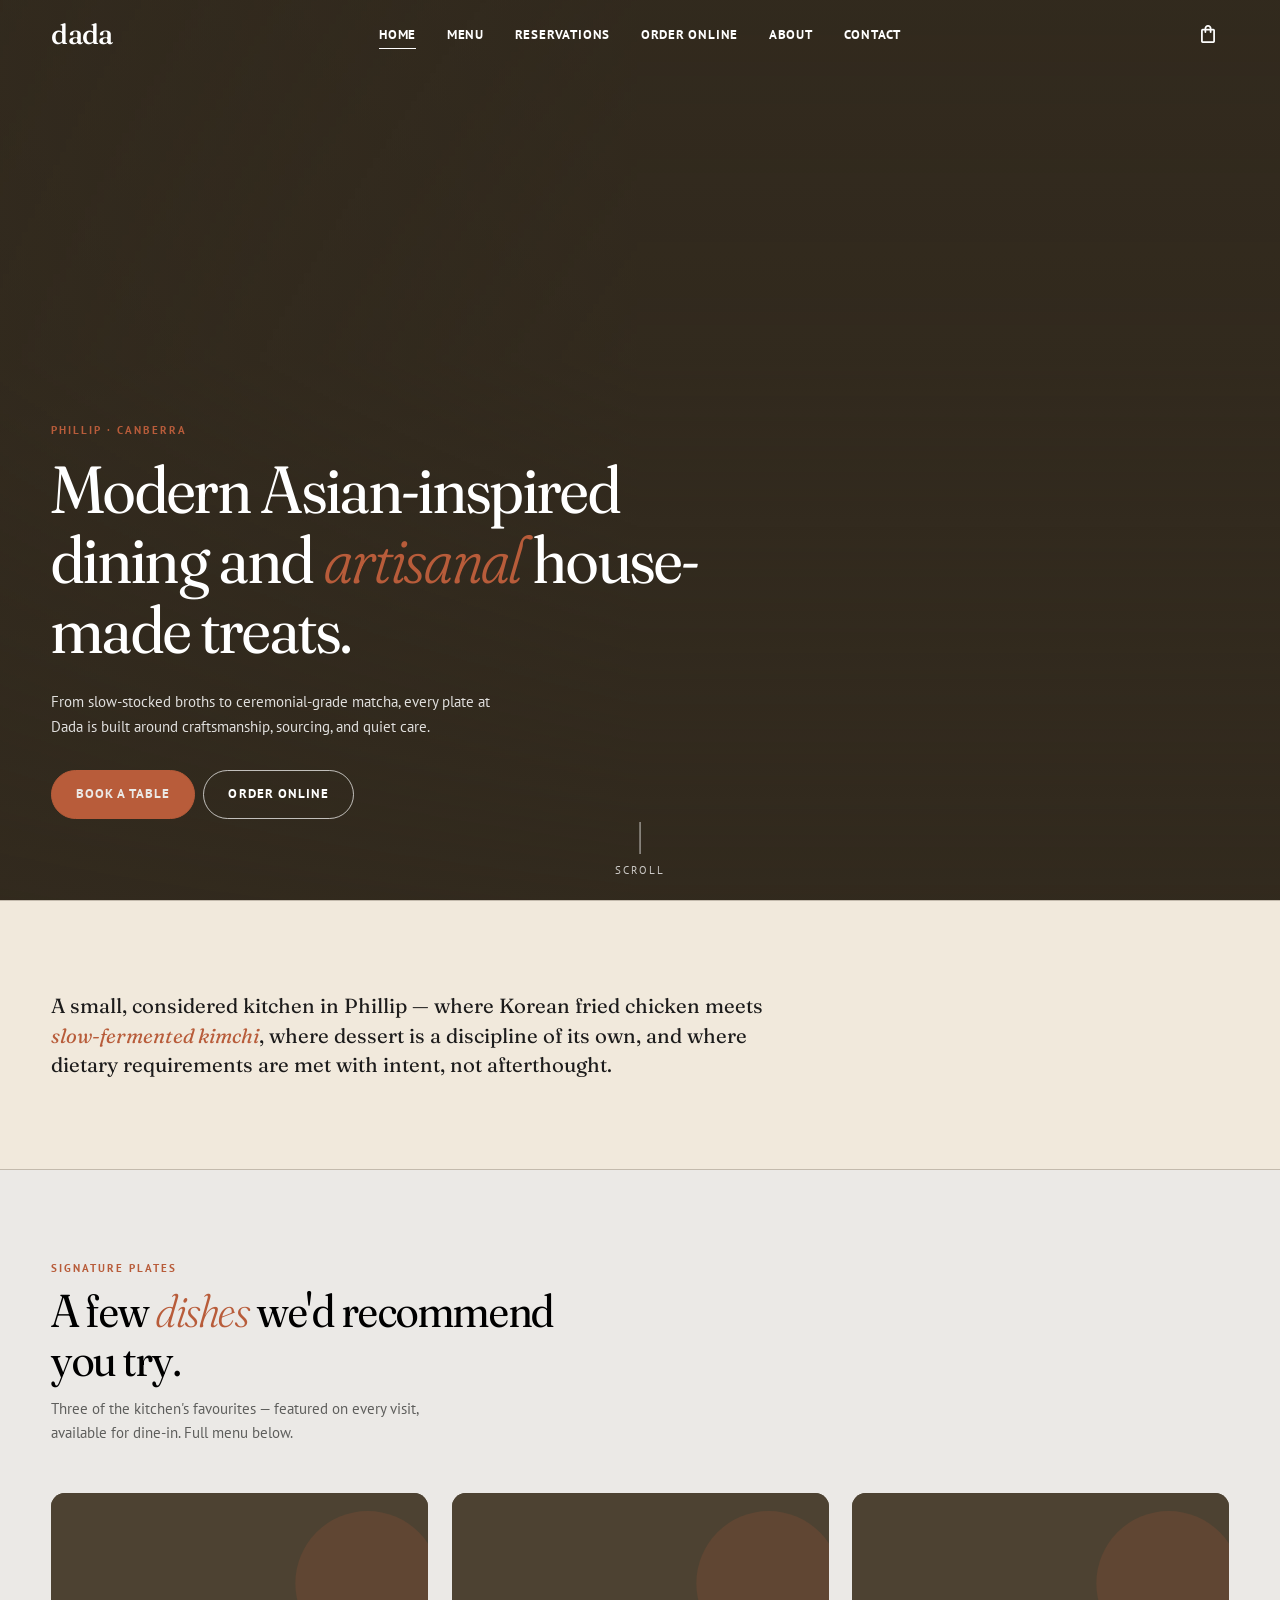
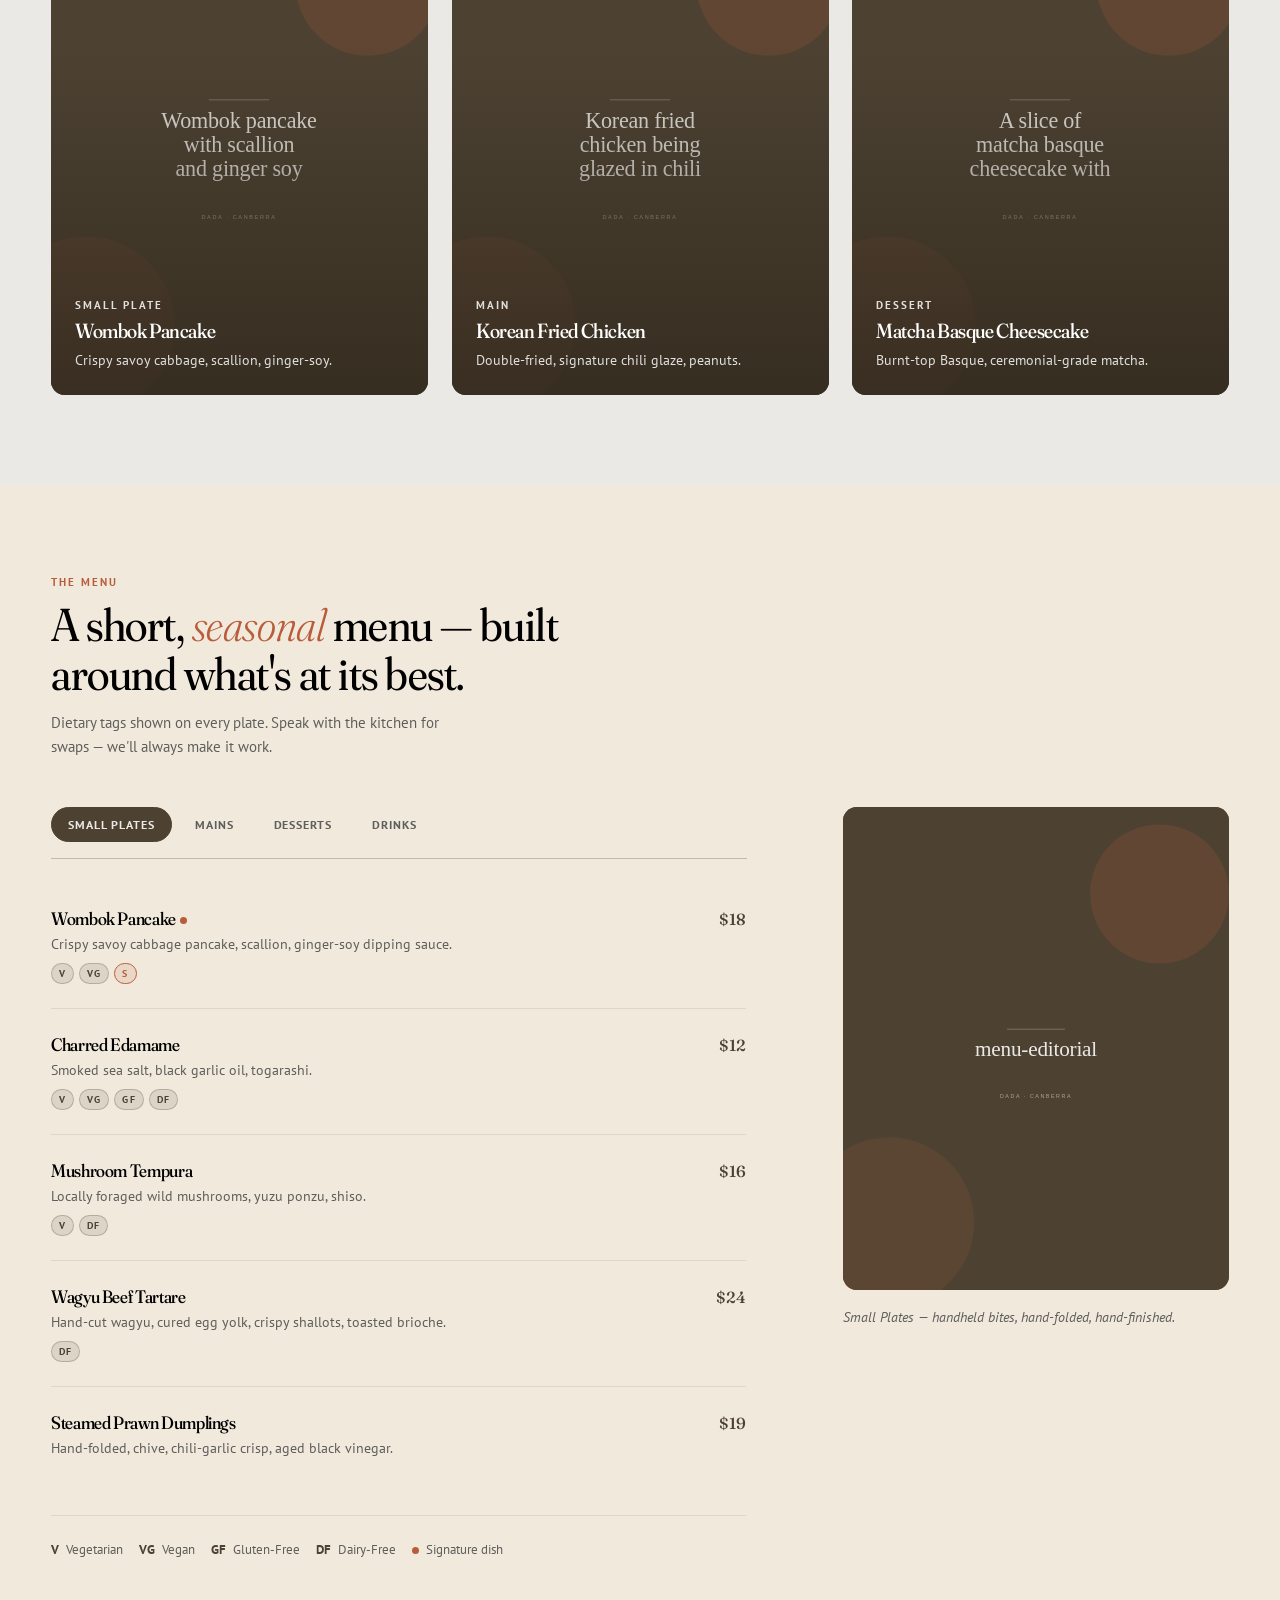
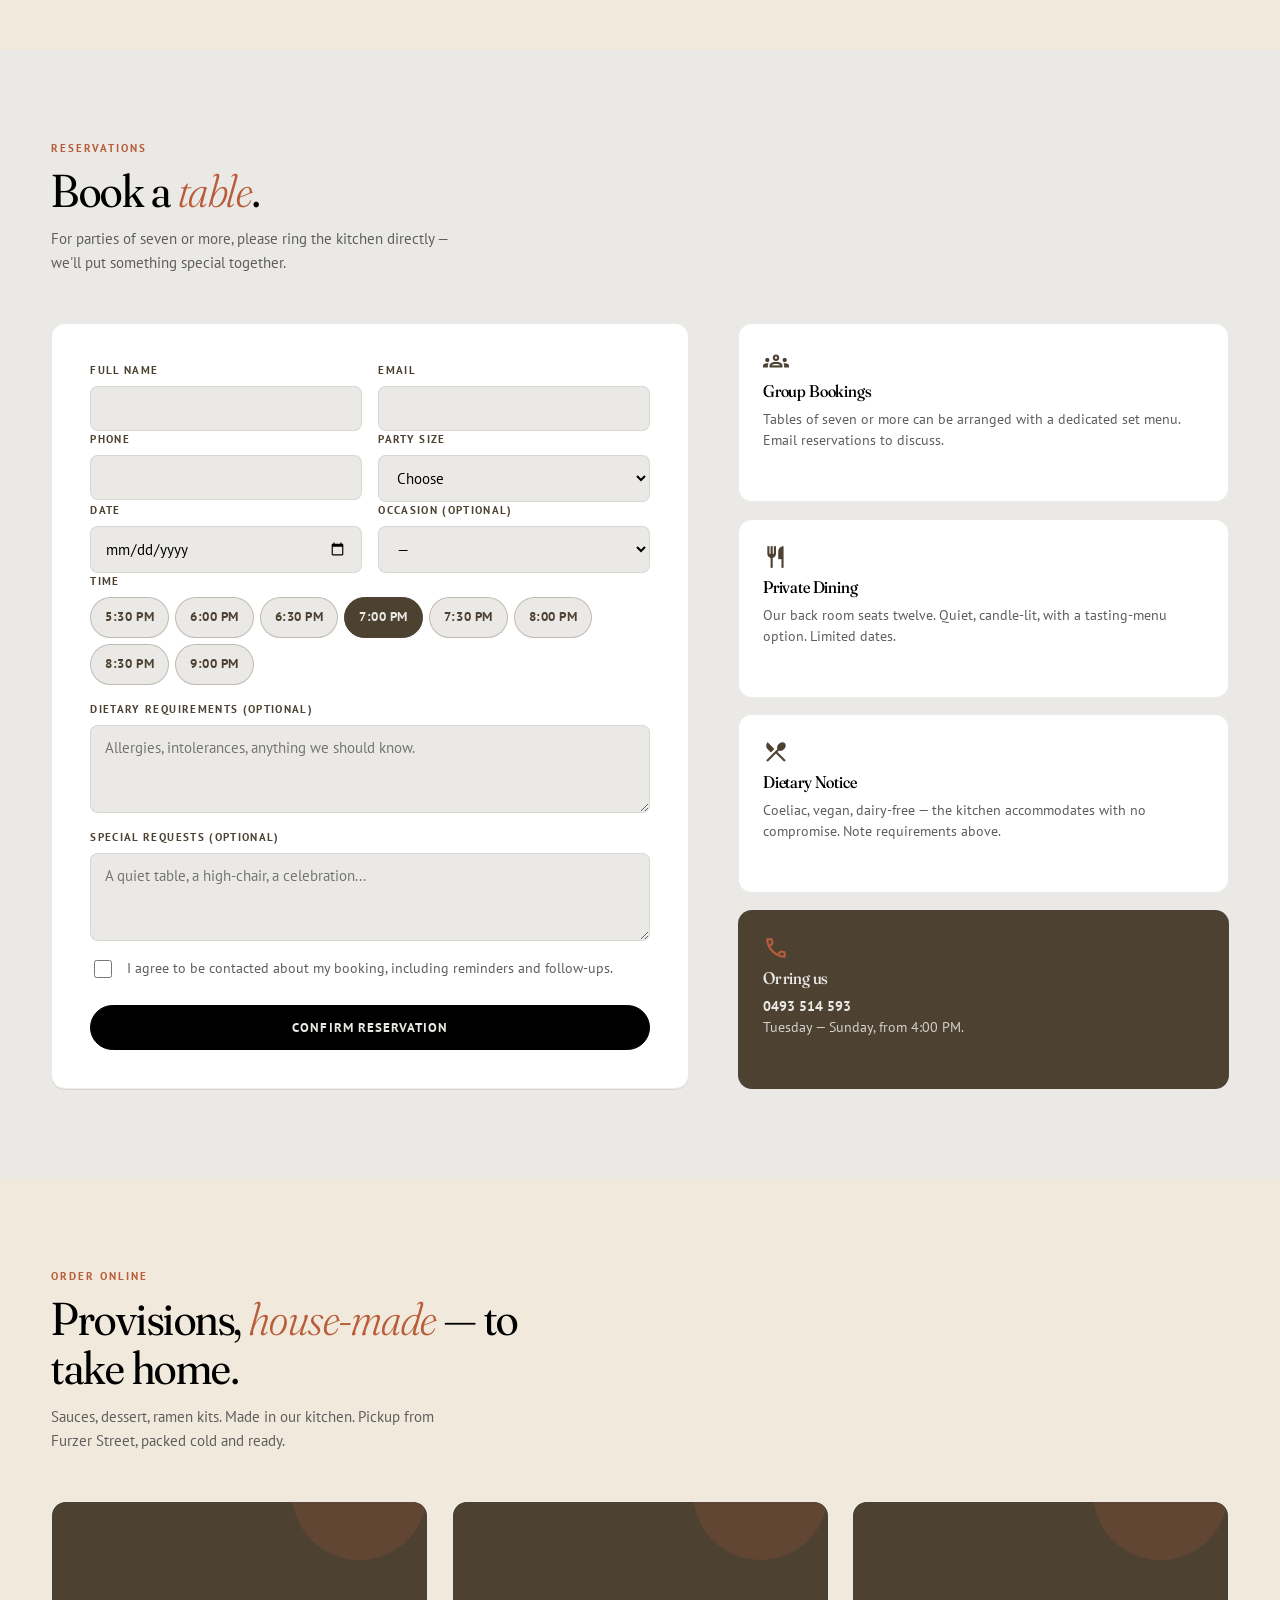
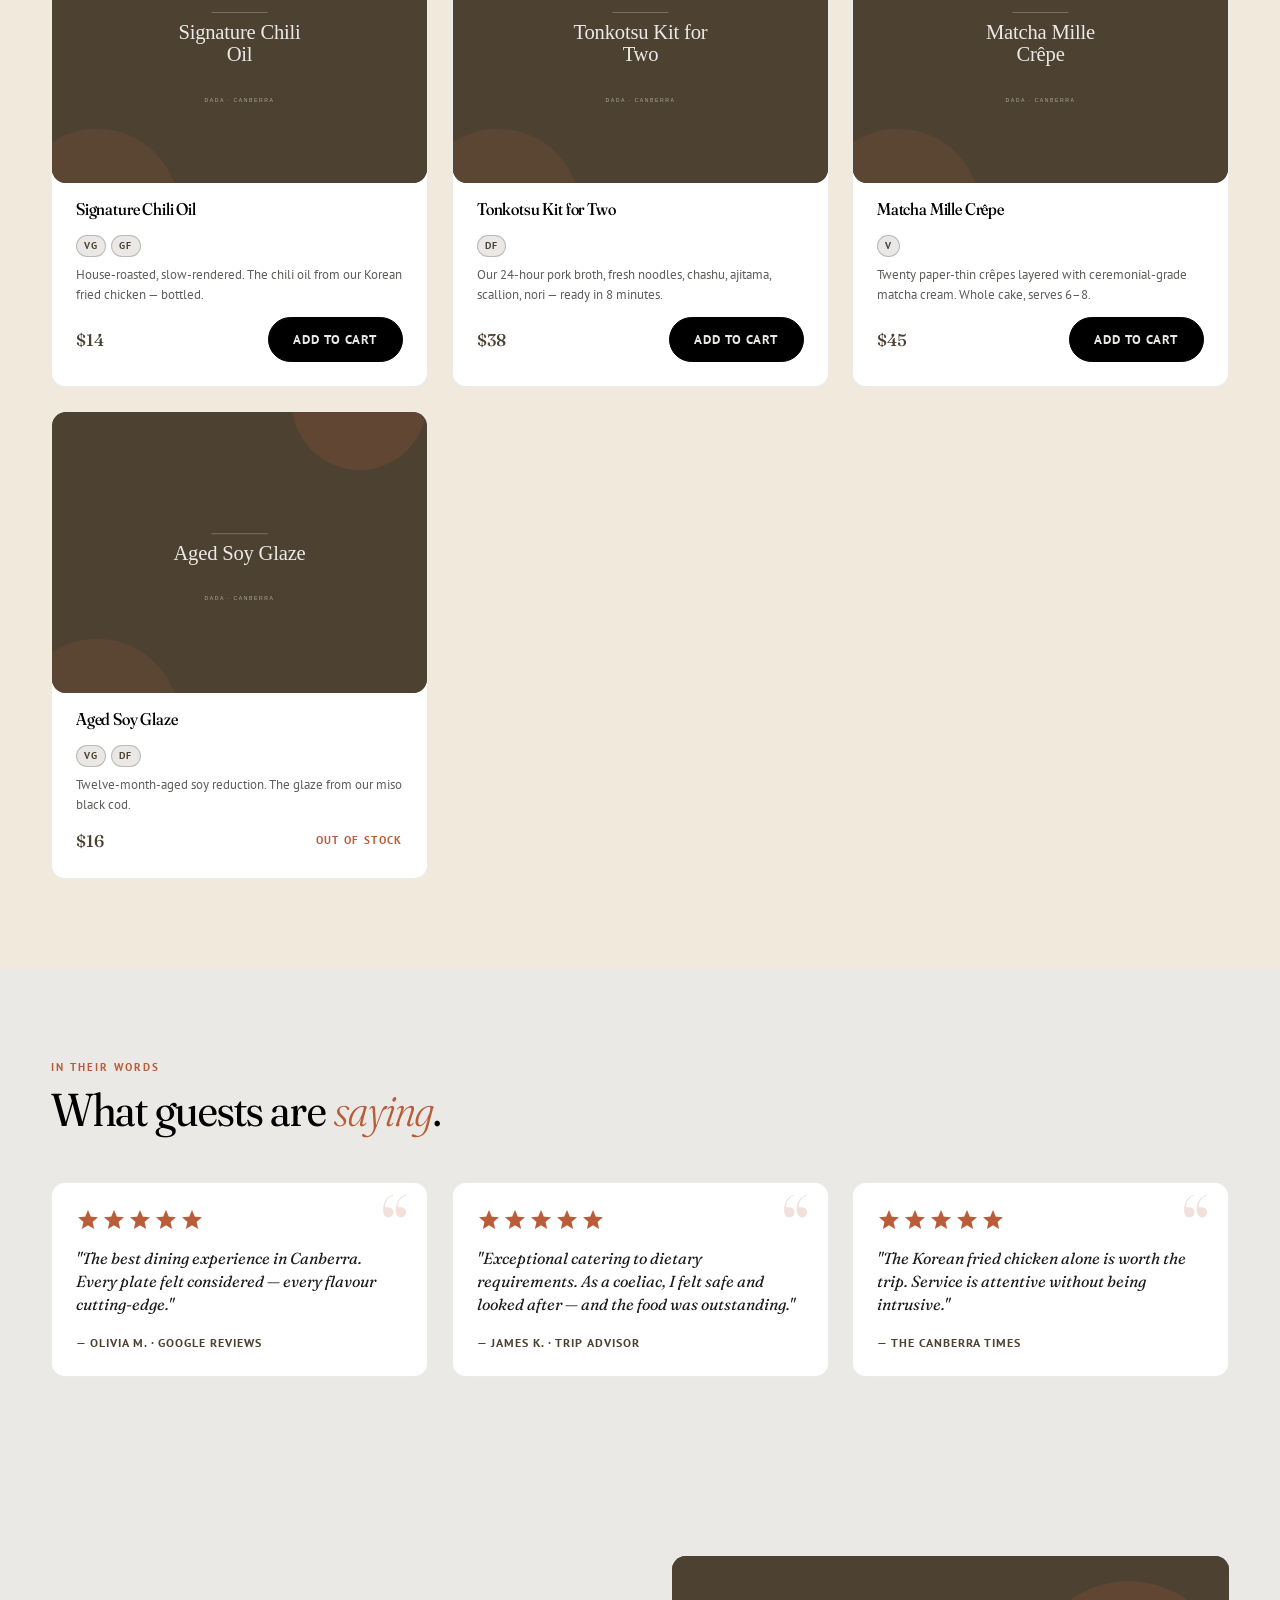
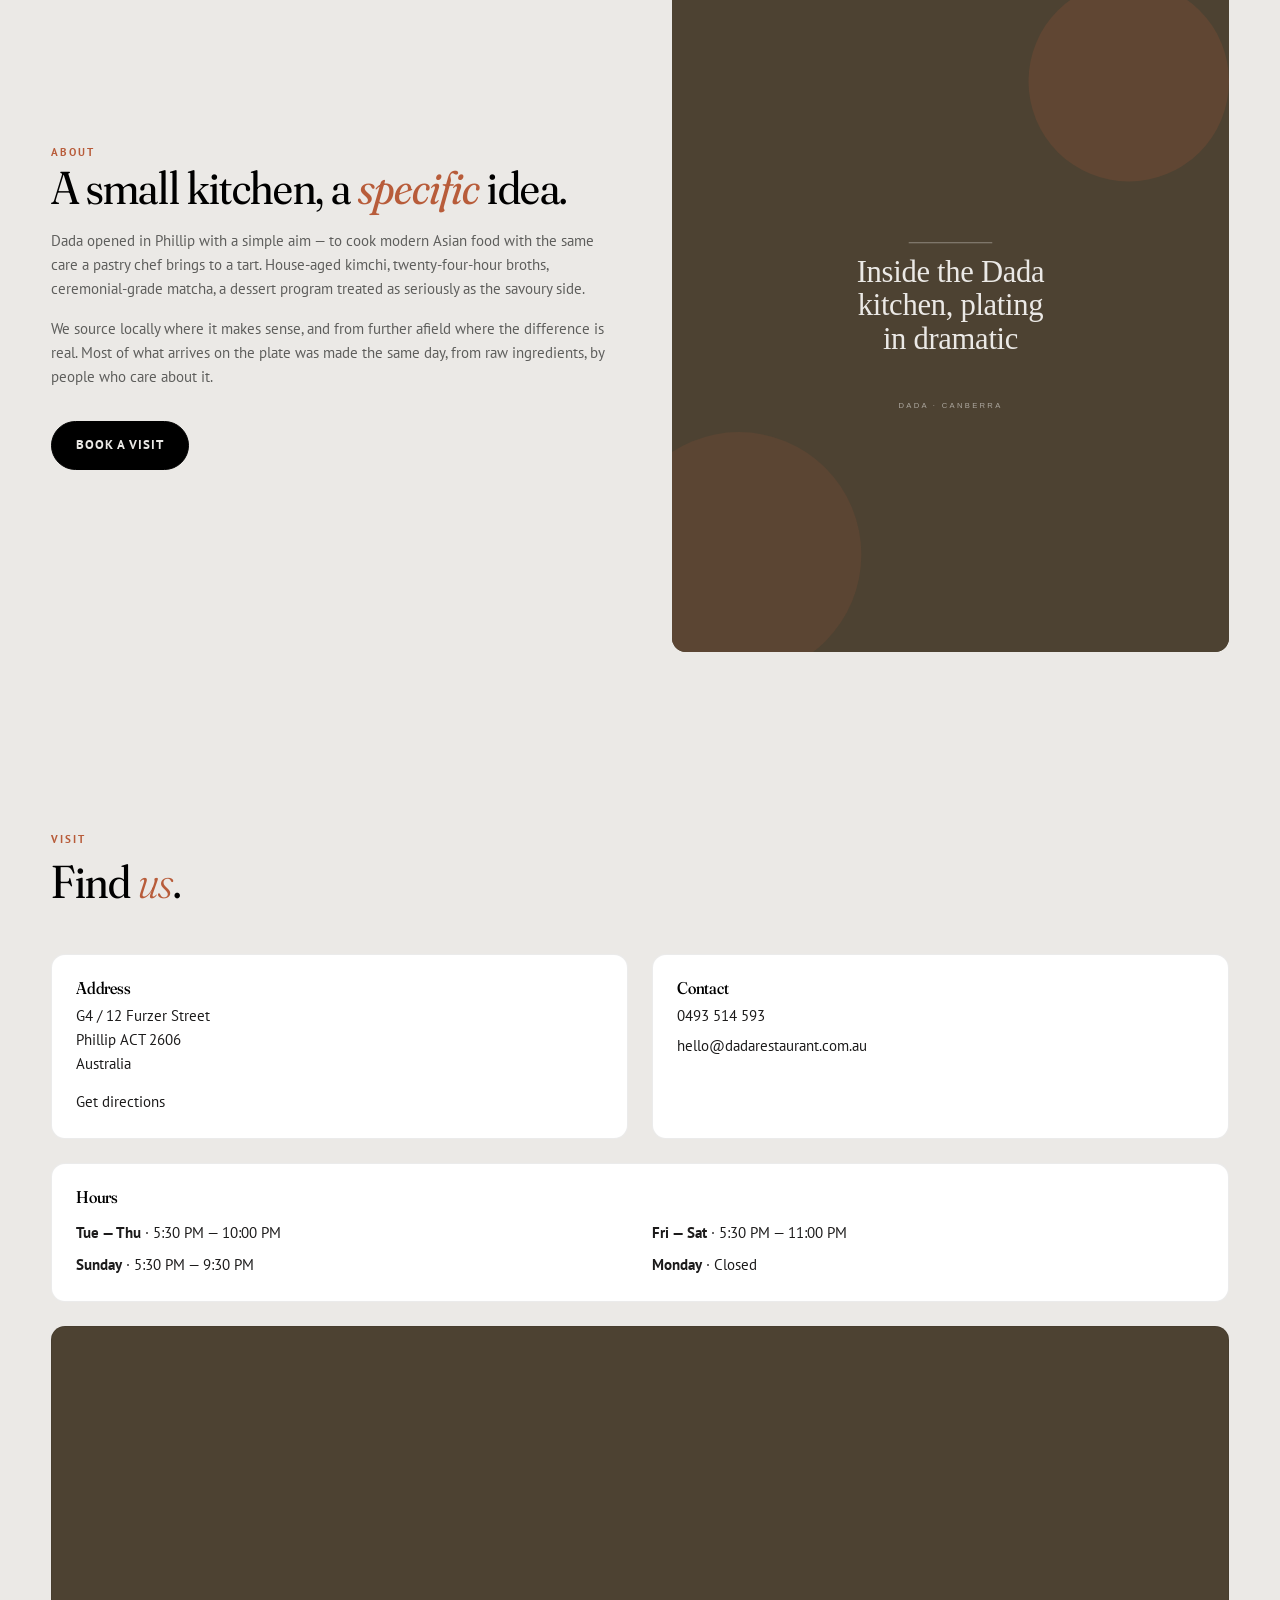
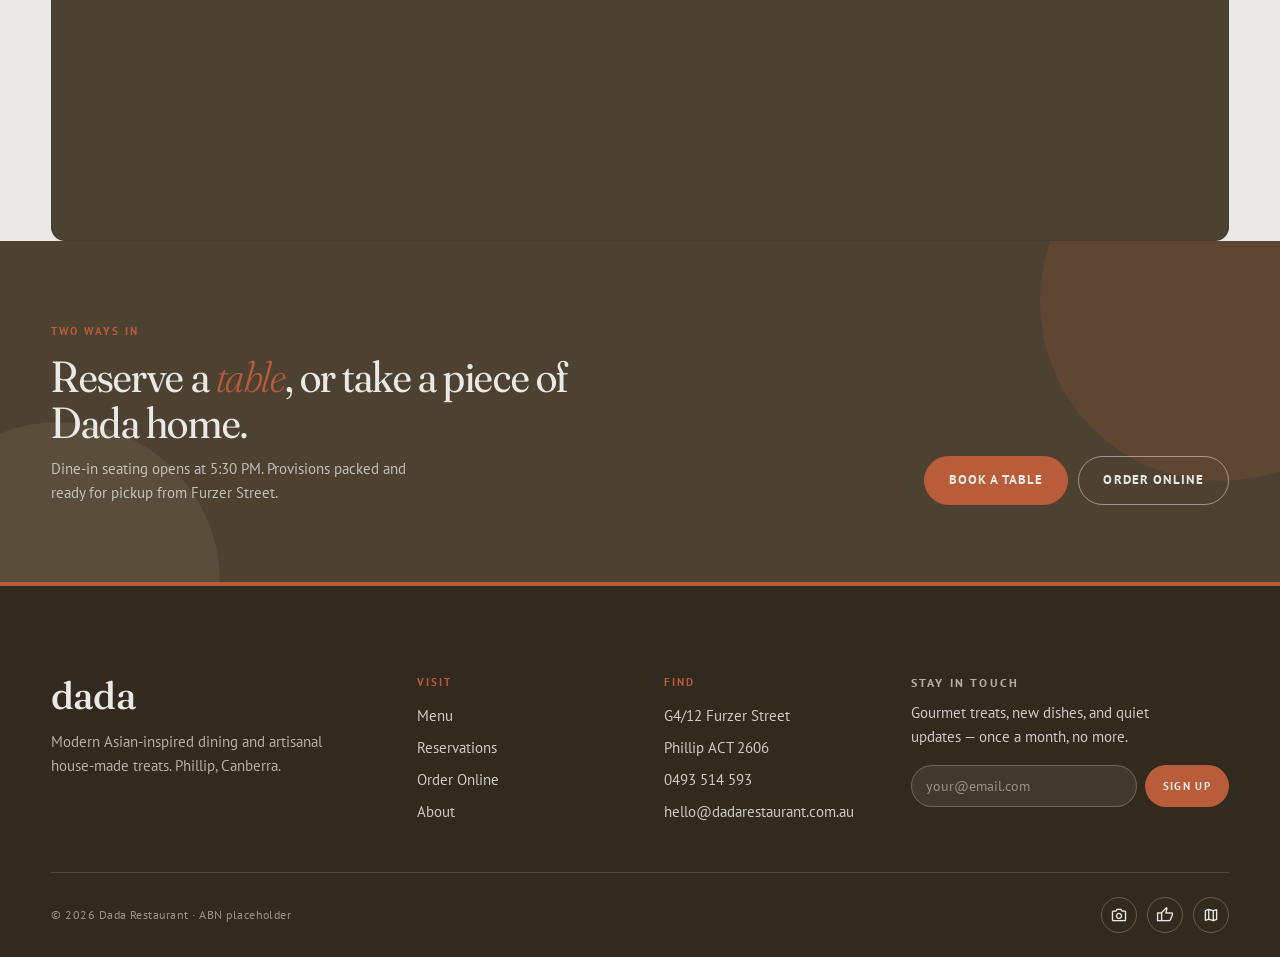
==== commit fdc56ecd: "Enhance styling and functionality across the application - Updated CSS variables for improved color " ====
--- a/index.html
+++ b/index.html
@@ -170,7 +170,7 @@
     </section>
 
     <!-- ============ MENU ============ -->
-    <section class="section" id="menu" aria-labelledby="menu-title" style="background:var(--color-surface-2);">
+    <section class="section" id="menu" aria-labelledby="menu-title" style="background:var(--color-cream);">
       <div class="container">
         <header class="section-head" data-reveal="up">
           <span class="eyebrow">The Menu</span>
@@ -183,12 +183,12 @@
             <div class="menu-tablist" id="menu-tablist" role="tablist" aria-label="Menu categories"></div>
             <div class="menu-items" id="menu-panel" role="tabpanel" tabindex="0"></div>
 
-            <div style="margin-top:32px;display:flex;gap:8px;flex-wrap:wrap;font-size:0.8125rem;color:var(--color-muted);" data-reveal="fade">
-              <span><strong style="color:var(--color-accent)">V</strong> Vegetarian</span>
-              <span style="margin-left:16px"><strong style="color:var(--color-accent)">VG</strong> Vegan</span>
-              <span style="margin-left:16px"><strong style="color:var(--color-accent)">GF</strong> Gluten-Free</span>
-              <span style="margin-left:16px"><strong style="color:var(--color-accent)">DF</strong> Dairy-Free</span>
-              <span style="margin-left:16px"><span style="display:inline-block;width:6px;height:6px;border-radius:50%;background:var(--color-accent);vertical-align:middle"></span> Signature</span>
+            <div class="dietary-key" data-reveal="fade">
+              <span><strong>V</strong> Vegetarian</span>
+              <span><strong>VG</strong> Vegan</span>
+              <span><strong>GF</strong> Gluten-Free</span>
+              <span><strong>DF</strong> Dairy-Free</span>
+              <span><span style="display:inline-block;width:7px;height:7px;border-radius:50%;background:var(--color-terracotta);vertical-align:middle;margin-right:4px"></span> Signature dish</span>
             </div>
           </div>
 
@@ -317,10 +317,10 @@
               <h4>Dietary Notice</h4>
               <p>Coeliac, vegan, dairy-free — the kitchen accommodates with no compromise. Note requirements above.</p>
             </div>
-            <div class="info-tile" data-reveal-child data-reveal="up" style="background:var(--color-accent);color:var(--color-bg);border-color:transparent">
-              <span class="material-symbols-outlined" aria-hidden="true" style="color:var(--color-bg)">call</span>
-              <h4 style="color:var(--color-bg)">Or ring us</h4>
-              <p style="color:rgba(235,233,230,0.85)"><a href="tel:+61493514593" class="link-underline" style="color:var(--color-bg)">0493 514 593</a><br>Tuesday — Sunday, from 4:00 PM.</p>
+            <div class="info-tile info-tile--olive" data-reveal-child data-reveal="up">
+              <span class="material-symbols-outlined" aria-hidden="true">call</span>
+              <h4>Or ring us</h4>
+              <p><a href="tel:+61493514593" class="link-underline">0493 514 593</a><br>Tuesday — Sunday, from 4:00 PM.</p>
             </div>
           </div>
         </div>
@@ -328,7 +328,7 @@
     </section>
 
     <!-- ============ ORDER ONLINE ============ -->
-    <section class="section" id="order" aria-labelledby="order-title" style="background:var(--color-surface-2);">
+    <section class="section" id="order" aria-labelledby="order-title" style="background:var(--color-cream);">
       <div class="container">
         <header class="section-head" data-reveal="up">
           <span class="eyebrow">Order Online</span>
@@ -404,6 +404,22 @@
             src="https://www.google.com/maps?q=G4+12+Furzer+Street+Phillip+ACT+2606&output=embed"
             loading="lazy"
             referrerpolicy="no-referrer-when-downgrade"></iframe>
+        </div>
+      </div>
+    </section>
+    <!-- ============ CTA BAND ============ -->
+    <section class="cta-band" aria-labelledby="cta-band-title">
+      <div class="container">
+        <div class="cta-band__inner">
+          <div data-reveal="up">
+            <span class="eyebrow" style="color:var(--color-terracotta)">Two ways in</span>
+            <h2 id="cta-band-title" style="margin-top:12px">Reserve a <em>table</em>, or take a piece of Dada home.</h2>
+            <p>Dine-in seating opens at 5:30 PM. Provisions packed and ready for pickup from Furzer Street.</p>
+          </div>
+          <div class="cta-band__actions" data-reveal="up">
+            <a href="#book" class="btn-pill">Book a Table</a>
+            <a href="#order" class="btn-pill btn-pill--ghost">Order Online</a>
+          </div>
         </div>
       </div>
     </section>
--- a/assets/css/tokens.css
+++ b/assets/css/tokens.css
@@ -1,24 +1,43 @@
 :root {
-  --color-bg: #ebe9e6;
-  --color-surface: #ffffff;
-  --color-surface-2: #f7f3f2;
+  /* === Surface tones === */
+  --color-bg: #ebe9e6;          /* base bone */
+  --color-cream: #f1e9dc;       /* warm cream — alt section bg */
+  --color-surface: #ffffff;     /* card surface */
+  --color-surface-2: #f7f3f2;   /* soft alt surface */
+
+  /* === Text === */
   --color-text: #000000;
   --color-text-soft: #1c1b1b;
   --color-muted: #5e5e5c;
+  --color-on-olive: #ebe9e6;
   --color-line: rgba(0, 0, 0, 0.08);
+  --color-line-strong: rgba(77, 66, 50, 0.18);
+
+  /* === Olive (footer / quiet accent) === */
   --color-accent: #4d4232;
   --color-accent-soft: rgba(77, 66, 50, 0.12);
+  --color-accent-line: rgba(77, 66, 50, 0.28);
+  --color-olive-light: #6b5d49;
+  --color-olive-deep: #322a1e;
+
+  /* === Terracotta (bold accent — CTAs, signatures, energy) === */
+  --color-terracotta: #b85c3a;
+  --color-terracotta-soft: rgba(184, 92, 58, 0.12);
+  --color-terracotta-deep: #8f4225;
+
+  /* === System === */
   --color-error: #ba1a1a;
   --color-success: #2e6f40;
 
+  /* === Type === */
   --font-display: "Fraunces", Georgia, "Times New Roman", serif;
   --font-body: "PT Sans", system-ui, -apple-system, "Segoe UI", Roboto, sans-serif;
 
-  --fs-hero: clamp(2.75rem, 6vw, 5.5rem);
-  --fs-h1: clamp(2.25rem, 4.5vw, 3.5rem);
-  --fs-h2: clamp(1.75rem, 3vw, 2.5rem);
-  --fs-h3: 1.5rem;
-  --fs-body: 1rem;
+  --fs-hero: clamp(2.5rem, 5.2vw, 5rem);
+  --fs-h1: clamp(2rem, 3.6vw, 3.25rem);
+  --fs-h2: clamp(1.5rem, 2.4vw, 2.125rem);
+  --fs-h3: clamp(1.25rem, 1.6vw, 1.5rem);
+  --fs-body: clamp(0.9375rem, 1vw, 1rem);
   --fs-small: 0.8125rem;
   --fs-micro: 0.6875rem;
 
@@ -26,6 +45,7 @@
   --tracking-wide: 0.18em;
   --tracking-display: -0.01em;
 
+  /* === Spacing === */
   --space-1: 4px;
   --space-2: 8px;
   --space-3: 16px;
@@ -37,14 +57,16 @@
   --space-9: 128px;
 
   --radius-sm: 8px;
-  --radius-md: 16px;
-  --radius-lg: 32px;
+  --radius-md: 14px;
+  --radius-lg: 24px;
   --radius-pill: 9999px;
 
-  --container-max: 1280px;
-  --nav-height: 72px;
-  --section-gap: clamp(72px, 9vw, 128px);
+  --container-max: 1440px;
+  --container-narrow: 1080px;
+  --nav-height: 68px;
+  --section-gap: clamp(56px, 7vw, 112px);
 
+  /* === Motion === */
   --ease-emphasized: cubic-bezier(0.22, 1, 0.36, 1);
   --ease-standard: cubic-bezier(0.4, 0, 0.2, 1);
   --ease-in-out: cubic-bezier(0.65, 0, 0.35, 1);
@@ -55,11 +77,20 @@
   --dur-reveal: 700ms;
   --dur-zoom: 900ms;
 
-  --shadow-card: 0 18px 40px -20px rgba(0, 0, 0, 0.25);
-  --shadow-nav: 0 1px 20px -10px rgba(0, 0, 0, 0.18);
+  /* === Shadows === */
+  --shadow-card: 0 18px 40px -22px rgba(50, 42, 30, 0.32);
+  --shadow-card-strong: 0 22px 50px -18px rgba(50, 42, 30, 0.45);
+  --shadow-nav: 0 1px 24px -10px rgba(50, 42, 30, 0.22);
   --shadow-drawer: -20px 0 60px -20px rgba(0, 0, 0, 0.35);
 
   --z-nav: 50;
   --z-drawer: 80;
   --z-preloader: 9999;
 }
+
+@media (min-width: 1600px) {
+  :root {
+    --nav-height: 76px;
+    --container-max: 1520px;
+  }
+}
--- a/assets/css/components.css
+++ b/assets/css/components.css
@@ -1,3 +1,14 @@
+/* ============================================================
+   DADA — Components
+   Breakpoints used (mobile-first):
+     480px  — large phone
+     640px  — phablet
+     768px  — iPad portrait
+     1024px — iPad landscape / small laptop
+     1280px — laptop / desktop
+     1600px — large desktop / TV
+   ============================================================ */
+
 /* ============ HEADER / NAV ============ */
 .site-header {
   position: fixed;
@@ -16,8 +27,9 @@
   background-color: var(--color-bg);
   color: var(--color-text-soft);
   box-shadow: var(--shadow-nav);
-  backdrop-filter: saturate(120%) blur(8px);
-  -webkit-backdrop-filter: saturate(120%) blur(8px);
+  backdrop-filter: saturate(120%) blur(10px);
+  -webkit-backdrop-filter: saturate(120%) blur(10px);
+  border-bottom: 1px solid var(--color-line);
 }
 .nav-sentinel {
   position: absolute;
@@ -31,11 +43,11 @@
   grid-template-columns: 1fr auto 1fr;
   align-items: center;
   width: 100%;
-  gap: var(--space-4);
+  gap: var(--space-3);
 }
 .brand {
   font-family: var(--font-display);
-  font-size: 1.75rem;
+  font-size: clamp(1.5rem, 2.2vw, 1.875rem);
   font-weight: 500;
   letter-spacing: var(--tracking-tight);
   color: inherit;
@@ -43,22 +55,23 @@
   line-height: 1;
 }
 .brand:hover { color: inherit; }
-.brand sup { font-size: 0.5em; vertical-align: super; opacity: 0.6; }
 
 .nav-links {
   display: none;
-  gap: clamp(20px, 3vw, 40px);
+  gap: clamp(18px, 2.4vw, 36px);
   list-style: none;
   padding: 0; margin: 0;
   justify-self: center;
 }
-@media (min-width: 900px) {
+@media (min-width: 1024px) {
   .nav-links { display: flex; }
 }
 .nav-links a {
   position: relative;
-  font-size: 0.875rem;
-  letter-spacing: 0.04em;
+  font-size: 0.8125rem;
+  letter-spacing: 0.06em;
+  text-transform: uppercase;
+  font-weight: 700;
   color: inherit;
   padding-block: 6px;
 }
@@ -74,12 +87,13 @@
 }
 .nav-links a:hover::after,
 .nav-links a.is-active::after { transform: scaleX(1); }
+.site-header.is-scrolled .nav-links a:hover { color: var(--color-terracotta); }
 
 .nav-actions {
   justify-self: end;
   display: flex;
   align-items: center;
-  gap: var(--space-3);
+  gap: 6px;
 }
 
 .cart-btn {
@@ -87,33 +101,36 @@
   display: inline-flex;
   align-items: center;
   justify-content: center;
-  width: 44px; height: 44px;
+  width: 42px; height: 42px;
   border-radius: var(--radius-pill);
   transition: background-color var(--dur-base);
 }
-.cart-btn:hover { background: rgba(255,255,255,0.15); }
-.site-header.is-scrolled .cart-btn:hover { background: var(--color-accent-soft); }
-.cart-btn .material-symbols-outlined { font-size: 24px; }
+.cart-btn:hover { background: rgba(255,255,255,0.18); }
+.site-header.is-scrolled .cart-btn:hover { background: var(--color-accent-soft); color: var(--color-accent); }
+.cart-btn .material-symbols-outlined { font-size: 22px; }
 
 .cart-badge {
   position: absolute;
-  top: 4px; right: 4px;
+  top: 2px; right: 2px;
   min-width: 18px; height: 18px;
   padding: 0 5px;
   border-radius: var(--radius-pill);
-  background: var(--color-accent);
+  background: var(--color-terracotta);
   color: #ffffff;
   font-size: 11px;
   font-weight: 700;
   display: flex; align-items: center; justify-content: center;
   transform: scale(0);
   transition: transform var(--dur-base) var(--ease-emphasized);
-}
+  border: 2px solid var(--color-bg);
+  box-sizing: content-box;
+}
+.site-header:not(.is-scrolled) .cart-badge { border-color: transparent; }
 .cart-badge.is-visible { transform: scale(1); }
 .cart-badge.is-pulsing { animation: cartPulse 400ms var(--ease-emphasized); }
 @keyframes cartPulse {
   0% { transform: scale(1); }
-  50% { transform: scale(1.25); }
+  50% { transform: scale(1.3); }
   100% { transform: scale(1); }
 }
 
@@ -121,13 +138,13 @@
   display: inline-flex;
   align-items: center;
   justify-content: center;
-  width: 44px; height: 44px;
+  width: 42px; height: 42px;
   border-radius: var(--radius-pill);
   transition: background-color var(--dur-base);
 }
-.menu-toggle:hover { background: rgba(255,255,255,0.15); }
+.menu-toggle:hover { background: rgba(255,255,255,0.18); }
 .site-header.is-scrolled .menu-toggle:hover { background: var(--color-accent-soft); }
-@media (min-width: 900px) {
+@media (min-width: 1024px) {
   .menu-toggle { display: none; }
 }
 
@@ -142,9 +159,8 @@
 .mobile-menu.is-open { pointer-events: auto; visibility: visible; }
 
 .mobile-menu__backdrop {
-  position: absolute;
-  inset: 0;
-  background: rgba(0,0,0,0.45);
+  position: absolute; inset: 0;
+  background: rgba(50, 42, 30, 0.55);
   opacity: 0;
   transition: opacity var(--dur-base) var(--ease-standard);
 }
@@ -155,53 +171,51 @@
   top: 0; right: 0; bottom: 0;
   width: min(86vw, 420px);
   background: var(--color-bg);
-  padding: var(--space-5) var(--space-4);
+  padding: var(--space-5) var(--space-4) var(--space-4);
   transform: translateX(100%);
   transition: transform 400ms var(--ease-emphasized);
-  display: flex;
-  flex-direction: column;
+  display: flex; flex-direction: column;
   gap: var(--space-4);
   box-shadow: var(--shadow-drawer);
 }
 .mobile-menu.is-open .mobile-menu__panel { transform: translateX(0); }
 
 .mobile-menu__header {
-  display: flex;
-  justify-content: space-between;
-  align-items: center;
+  display: flex; justify-content: space-between; align-items: center;
   padding-bottom: var(--space-3);
-  border-bottom: 1px solid var(--color-line);
+  border-bottom: 1px solid var(--color-accent-line);
 }
 .mobile-menu__close {
-  width: 44px; height: 44px;
+  width: 42px; height: 42px;
   border-radius: var(--radius-pill);
   display: inline-flex; align-items: center; justify-content: center;
   transition: background-color var(--dur-base);
-}
-.mobile-menu__close:hover { background: var(--color-accent-soft); }
+  color: var(--color-text-soft);
+}
+.mobile-menu__close:hover { background: var(--color-accent-soft); color: var(--color-accent); }
 
 .mobile-menu__links {
-  list-style: none;
-  margin: 0; padding: 0;
+  list-style: none; margin: 0; padding: 0;
   display: flex; flex-direction: column;
-  gap: var(--space-3);
+  gap: 14px;
 }
 .mobile-menu__links a {
   font-family: var(--font-display);
-  font-size: 1.75rem;
+  font-size: clamp(1.5rem, 6vw, 2rem);
   color: var(--color-text);
   letter-spacing: var(--tracking-tight);
-}
-.mobile-menu__links a:hover { color: var(--color-accent); }
+  line-height: 1.2;
+}
+.mobile-menu__links a:hover { color: var(--color-terracotta); }
 
 .mobile-menu__contact {
   margin-top: auto;
   padding-top: var(--space-4);
-  border-top: 1px solid var(--color-line);
+  border-top: 1px solid var(--color-accent-line);
   font-size: 0.875rem;
   color: var(--color-muted);
 }
-.mobile-menu__contact a { color: var(--color-text-soft); }
+.mobile-menu__contact a { color: var(--color-accent); font-weight: 700; }
 
 /* ============ BUTTONS ============ */
 .btn-pill {
@@ -209,61 +223,73 @@
   align-items: center;
   justify-content: center;
   gap: var(--space-2);
-  padding: 14px 28px;
+  padding: 13px 24px;
   border-radius: var(--radius-pill);
   font-family: var(--font-body);
-  font-size: 0.875rem;
-  font-weight: 700;
-  letter-spacing: 0.04em;
+  font-size: 0.8125rem;
+  font-weight: 700;
+  letter-spacing: 0.08em;
   text-transform: uppercase;
   background: var(--color-text);
   color: var(--color-bg);
+  border: 1px solid var(--color-text);
   transition: background-color var(--dur-base) var(--ease-standard),
               color var(--dur-base) var(--ease-standard),
+              border-color var(--dur-base) var(--ease-standard),
               letter-spacing var(--dur-base) var(--ease-standard),
-              transform var(--dur-base) var(--ease-standard);
+              transform 200ms var(--ease-standard);
   cursor: pointer;
+  white-space: nowrap;
 }
 .btn-pill:hover {
-  background: var(--color-accent);
+  background: var(--color-terracotta);
+  border-color: var(--color-terracotta);
   color: var(--color-bg);
-  letter-spacing: 0.08em;
-}
-.btn-pill:active { transform: scale(0.98); }
+  letter-spacing: 0.12em;
+}
+.btn-pill:active { transform: scale(0.97); }
 .btn-pill[disabled] {
   background: var(--color-muted);
+  border-color: var(--color-muted);
   cursor: not-allowed;
   opacity: 0.6;
 }
-.btn-pill[disabled]:hover { background: var(--color-muted); letter-spacing: 0.04em; }
+.btn-pill[disabled]:hover { background: var(--color-muted); letter-spacing: 0.08em; }
 
 .btn-pill--ghost {
   background: transparent;
   color: inherit;
-  border: 1px solid currentColor;
-}
-.btn-pill--ghost:hover { background: var(--color-bg); color: var(--color-text); }
-
-.btn-pill--accent {
+  border-color: currentColor;
+}
+.btn-pill--ghost:hover { background: #ffffff; color: var(--color-text); border-color: #ffffff; }
+
+.btn-pill--olive {
   background: var(--color-accent);
-  color: var(--color-bg);
-}
-.btn-pill--accent:hover { background: var(--color-text); }
-
-/* ============ CARDS ============ */
+  border-color: var(--color-accent);
+}
+.btn-pill--olive:hover { background: var(--color-terracotta); border-color: var(--color-terracotta); }
+
+.btn-pill--sm {
+  padding: 10px 18px;
+  font-size: 0.6875rem;
+}
+
+/* ============ CARDS / HOVER UTILITIES ============ */
 .card-lift {
   transition: transform 500ms var(--ease-emphasized),
-              box-shadow 500ms var(--ease-emphasized);
+              box-shadow 500ms var(--ease-emphasized),
+              border-color 500ms var(--ease-emphasized);
 }
 .card-lift:hover {
-  transform: translateY(-6px);
+  transform: translateY(-4px);
   box-shadow: var(--shadow-card);
+  border-color: var(--color-accent-line);
 }
 
 .card {
   background: var(--color-surface);
   border-radius: var(--radius-md);
-  padding: var(--space-5);
+  padding: var(--space-4);
   border: 1px solid var(--color-line);
 }
 
@@ -271,6 +297,7 @@
   overflow: hidden;
   border-radius: var(--radius-md);
   position: relative;
+  background: var(--color-accent-soft);
 }
 .media-zoom img {
   width: 100%;
@@ -278,7 +305,7 @@
   object-fit: cover;
   transition: transform var(--dur-zoom) var(--ease-emphasized);
 }
-.media-zoom:hover img { transform: scale(1.06); }
+.media-zoom:hover img { transform: scale(1.05); }
 
 .link-underline {
   position: relative;
@@ -295,16 +322,20 @@
   transition: transform 400ms var(--ease-in-out);
 }
 .link-underline:hover::after { transform: scaleX(1); }
+.link-underline:hover { color: var(--color-terracotta); }
 
 /* ============ HERO ============ */
 .hero {
   position: relative;
   height: 100vh;
-  min-height: 640px;
+  min-height: 580px;
+  max-height: 900px;
   overflow: hidden;
   color: #ffffff;
   isolation: isolate;
-}
+  background: var(--color-olive-deep);
+}
+@media (min-width: 1600px) { .hero { max-height: 1000px; } }
 .hero__media {
   position: absolute;
   inset: -10% 0 -10% 0;
@@ -319,7 +350,9 @@
   position: absolute;
   inset: 0;
   z-index: -1;
-  background: linear-gradient(180deg, rgba(0,0,0,0.25) 0%, rgba(0,0,0,0.45) 50%, rgba(0,0,0,0.65) 100%);
+  background:
+    linear-gradient(180deg, rgba(50,42,30,0.45) 0%, rgba(50,42,30,0.35) 40%, rgba(50,42,30,0.85) 100%),
+    linear-gradient(90deg, rgba(50,42,30,0.4) 0%, transparent 50%);
 }
 .hero__inner {
   position: relative;
@@ -327,12 +360,13 @@
   display: flex;
   flex-direction: column;
   justify-content: flex-end;
-  padding-bottom: clamp(56px, 10vh, 120px);
+  padding-bottom: clamp(48px, 9vh, 96px);
   padding-top: var(--nav-height);
 }
 .hero__eyebrow {
-  color: rgba(255,255,255,0.85);
+  color: var(--color-terracotta);
   margin-bottom: var(--space-3);
+  font-weight: 700;
 }
 .hero__title {
   font-size: var(--fs-hero);
@@ -340,29 +374,37 @@
   max-width: 18ch;
   color: #ffffff;
   margin-bottom: var(--space-4);
+  line-height: 1.05;
 }
 .hero__title em {
   font-style: italic;
   font-weight: 300;
+  color: var(--color-terracotta);
   font-variation-settings: "opsz" 144, "SOFT" 100, "WONK" 1;
 }
 .hero__sub {
   max-width: 56ch;
-  font-size: 1.0625rem;
+  font-size: clamp(0.9375rem, 1.2vw, 1.0625rem);
   color: rgba(255,255,255,0.85);
   margin-bottom: var(--space-5);
 }
 .hero__ctas {
-  display: flex; flex-wrap: wrap; gap: var(--space-3);
-}
+  display: flex; flex-wrap: wrap; gap: var(--space-2);
+}
+.hero .btn-pill {
+  background: var(--color-terracotta);
+  border-color: var(--color-terracotta);
+}
+.hero .btn-pill:hover { background: #ffffff; color: var(--color-text); border-color: #ffffff; }
 .hero .btn-pill--ghost {
+  background: transparent;
+  color: #ffffff;
   border-color: rgba(255,255,255,0.7);
-  color: #ffffff;
-}
-.hero .btn-pill--ghost:hover { background: #ffffff; color: var(--color-text); }
+}
+.hero .btn-pill--ghost:hover { background: #ffffff; color: var(--color-text); border-color: #ffffff; }
 .hero__scroll-cue {
   position: absolute;
-  bottom: 24px; left: 50%;
+  bottom: 20px; left: 50%;
   transform: translateX(-50%);
   display: flex; flex-direction: column; align-items: center; gap: 8px;
   font-size: var(--fs-micro);
@@ -372,7 +414,7 @@
 }
 .hero__scroll-cue::before {
   content: "";
-  width: 1px; height: 36px;
+  width: 1px; height: 32px;
   background: rgba(255,255,255,0.75);
   animation: scrollCue 1.8s var(--ease-in-out) infinite;
   transform-origin: top;
@@ -388,48 +430,77 @@
 .section-head {
   display: flex;
   flex-direction: column;
-  gap: var(--space-3);
+  gap: var(--space-2);
   max-width: 64ch;
-  margin-bottom: var(--space-7);
-}
-.section-head h2 { font-size: var(--fs-h1); font-weight: 400; }
-.section-head em { font-style: italic; font-weight: 300; }
-.section-head p { color: var(--color-muted); font-size: 1.0625rem; max-width: 52ch; }
-
-/* ============ INTRO / EDITORIAL ============ */
+  margin-bottom: var(--space-6);
+}
+.section-head h2 {
+  font-size: var(--fs-h1);
+  font-weight: 400;
+  line-height: 1.08;
+}
+.section-head em {
+  font-style: italic;
+  font-weight: 300;
+  color: var(--color-terracotta);
+}
+.section-head p {
+  color: var(--color-muted);
+  font-size: clamp(0.9375rem, 1.1vw, 1.0625rem);
+  max-width: 52ch;
+  margin-top: 4px;
+}
+.eyebrow {
+  font-family: var(--font-body);
+  font-size: var(--fs-micro);
+  letter-spacing: var(--tracking-wide);
+  text-transform: uppercase;
+  color: var(--color-terracotta);
+  font-weight: 700;
+}
+
+/* ============ INTRO ============ */
 .intro {
-  background: var(--color-bg);
+  background: var(--color-cream);
+  padding-block: clamp(48px, 6vw, 88px);
+  border-top: 1px solid var(--color-accent-line);
+  border-bottom: 1px solid var(--color-accent-line);
 }
 .intro__body {
   max-width: 56ch;
-  font-size: clamp(1.125rem, 1.6vw, 1.5rem);
-  line-height: 1.5;
+  font-size: clamp(1.0625rem, 1.6vw, 1.5rem);
+  line-height: 1.45;
   font-family: var(--font-display);
   font-weight: 400;
   color: var(--color-text-soft);
 }
-.intro__body em { font-style: italic; color: var(--color-accent); }
+.intro__body em { font-style: italic; color: var(--color-terracotta); }
 
 /* ============ HIGHLIGHTS GRID ============ */
 .highlights {
   display: grid;
   grid-template-columns: 1fr;
-  gap: var(--space-4);
-}
-@media (min-width: 720px) {
-  .highlights { grid-template-columns: repeat(3, 1fr); }
+  gap: var(--space-3);
+}
+@media (min-width: 640px) {
+  .highlights { grid-template-columns: repeat(2, 1fr); }
+}
+@media (min-width: 1024px) {
+  .highlights { grid-template-columns: repeat(3, 1fr); gap: var(--space-4); }
 }
 .highlight {
   position: relative;
   border-radius: var(--radius-md);
   overflow: hidden;
-  background: var(--color-surface);
+  background: var(--color-accent);
   aspect-ratio: 4 / 5;
   display: flex;
   align-items: flex-end;
   color: #ffffff;
   isolation: isolate;
 }
+@media (min-width: 640px) { .highlight { aspect-ratio: 4 / 5; } }
+@media (min-width: 1024px) { .highlight { aspect-ratio: 3 / 4; } }
 .highlight img {
   position: absolute; inset: 0;
   width: 100%; height: 100%;
@@ -440,20 +511,21 @@
 .highlight::after {
   content: "";
   position: absolute; inset: 0;
-  background: linear-gradient(180deg, transparent 30%, rgba(0,0,0,0.7) 100%);
+  background: linear-gradient(180deg, transparent 30%, rgba(50,42,30,0.85) 100%);
   z-index: -1;
 }
-.highlight:hover img { transform: scale(1.05); }
+.highlight:hover img { transform: scale(1.06); }
 .highlight__body {
-  padding: var(--space-5);
+  padding: var(--space-4);
   display: flex;
   flex-direction: column;
-  gap: var(--space-2);
+  gap: 6px;
   width: 100%;
 }
+.highlight__body .eyebrow { color: var(--color-terracotta); }
 .highlight__name {
   font-family: var(--font-display);
-  font-size: 1.5rem;
+  font-size: clamp(1.25rem, 1.6vw, 1.5rem);
   font-weight: 500;
   color: #ffffff;
   letter-spacing: var(--tracking-tight);
@@ -467,37 +539,41 @@
 .menu-wrap {
   display: grid;
   grid-template-columns: 1fr;
-  gap: var(--space-7);
+  gap: var(--space-6);
 }
 @media (min-width: 960px) {
-  .menu-wrap { grid-template-columns: 1.4fr 1fr; gap: var(--space-8); }
+  .menu-wrap { grid-template-columns: 1.6fr 1fr; gap: var(--space-8); }
+}
+@media (min-width: 1280px) {
+  .menu-wrap { grid-template-columns: 1.8fr 1fr; }
 }
 
 .menu-tablist {
   display: flex;
   flex-wrap: wrap;
-  gap: var(--space-2);
-  margin-bottom: var(--space-5);
-  border-bottom: 1px solid var(--color-line);
+  gap: 6px;
+  margin-bottom: var(--space-4);
+  border-bottom: 1px solid var(--color-accent-line);
   padding-bottom: var(--space-3);
 }
 .menu-tab {
   font-family: var(--font-body);
-  font-size: 0.875rem;
-  font-weight: 700;
-  letter-spacing: 0.04em;
+  font-size: 0.75rem;
+  font-weight: 700;
+  letter-spacing: 0.08em;
   text-transform: uppercase;
-  padding: 10px 18px;
+  padding: 9px 16px;
   border-radius: var(--radius-pill);
   background: transparent;
   color: var(--color-muted);
   border: 1px solid transparent;
   transition: background-color var(--dur-base), color var(--dur-base), border-color var(--dur-base);
 }
-.menu-tab:hover { color: var(--color-text); }
+.menu-tab:hover { color: var(--color-accent); }
 .menu-tab[aria-selected="true"] {
-  background: var(--color-text);
+  background: var(--color-accent);
   color: var(--color-bg);
+  border-color: var(--color-accent);
 }
 
 .menu-items { display: flex; flex-direction: column; }
@@ -507,79 +583,89 @@
   grid-template-columns: 1fr auto;
   align-items: baseline;
   gap: var(--space-3);
-  padding: var(--space-4) 0;
+  padding: var(--space-3) 0;
   border-bottom: 1px solid var(--color-line);
   transition: border-color var(--dur-base);
 }
 .menu-item:last-child { border-bottom: 0; }
-.menu-item:hover { border-bottom-color: var(--color-accent); }
+.menu-item:hover { border-bottom-color: var(--color-terracotta); }
+@media (min-width: 768px) {
+  .menu-item { padding: var(--space-4) 0; }
+}
 
 .menu-item__head {
   display: flex;
   align-items: baseline;
-  gap: var(--space-3);
+  gap: var(--space-2);
   flex-wrap: wrap;
 }
 .menu-item__name {
   font-family: var(--font-display);
-  font-size: 1.375rem;
+  font-size: clamp(1.125rem, 1.4vw, 1.375rem);
   font-weight: 500;
   letter-spacing: var(--tracking-tight);
   color: var(--color-text);
+  line-height: 1.15;
 }
 .menu-item__signature {
   display: inline-block;
-  width: 6px; height: 6px;
+  width: 7px; height: 7px;
   border-radius: 50%;
-  background: var(--color-accent);
+  background: var(--color-terracotta);
   vertical-align: middle;
   margin-left: 4px;
 }
 .menu-item__desc {
-  font-size: 0.9375rem;
+  font-size: clamp(0.875rem, 1vw, 0.9375rem);
   color: var(--color-muted);
-  margin-top: 6px;
+  margin-top: 4px;
   max-width: 60ch;
+  line-height: 1.5;
 }
 .menu-item__price {
   font-family: var(--font-display);
-  font-size: 1.125rem;
+  font-size: clamp(1rem, 1.1vw, 1.125rem);
   font-weight: 500;
-  color: var(--color-text);
+  color: var(--color-accent);
   white-space: nowrap;
 }
 
 .menu-tags {
-  display: flex; flex-wrap: wrap; gap: 6px;
-  margin-top: 10px;
+  display: flex; flex-wrap: wrap; gap: 5px;
+  margin-top: 8px;
 }
 .menu-tag {
-  font-size: 10px;
-  font-weight: 700;
-  letter-spacing: 0.1em;
-  padding: 3px 8px;
+  font-size: 9.5px;
+  font-weight: 700;
+  letter-spacing: 0.12em;
+  padding: 3px 7px;
   border-radius: var(--radius-pill);
-  border: 1px solid var(--color-accent);
+  border: 1px solid var(--color-accent-line);
   color: var(--color-accent);
   background: var(--color-accent-soft);
   text-transform: uppercase;
-}
-
-.menu-aside {
-  position: relative;
-}
+  line-height: 1.4;
+}
+.menu-tag--sig {
+  border-color: var(--color-terracotta);
+  color: var(--color-terracotta);
+  background: var(--color-terracotta-soft);
+}
+
+.menu-aside { position: relative; }
 @media (min-width: 960px) {
-  .menu-aside { position: sticky; top: calc(var(--nav-height) + 32px); align-self: flex-start; }
+  .menu-aside { position: sticky; top: calc(var(--nav-height) + 24px); align-self: flex-start; }
 }
 .menu-aside__media {
   border-radius: var(--radius-md);
   overflow: hidden;
   aspect-ratio: 4 / 5;
   position: relative;
+  background: var(--color-accent);
 }
 .menu-aside__media img {
   width: 100%; height: 100%; object-fit: cover;
-  transition: opacity 600ms var(--ease-standard), transform var(--dur-zoom) var(--ease-emphasized);
+  transition: opacity 500ms var(--ease-standard), transform var(--dur-zoom) var(--ease-emphasized);
 }
 .menu-aside__caption {
   padding-top: var(--space-3);
@@ -588,35 +674,50 @@
   font-style: italic;
 }
 
+.dietary-key {
+  display: flex; flex-wrap: wrap; gap: 8px 16px;
+  margin-top: var(--space-5);
+  padding-top: var(--space-4);
+  border-top: 1px solid var(--color-line);
+  font-size: 0.8125rem;
+  color: var(--color-muted);
+}
+.dietary-key strong {
+  color: var(--color-accent);
+  font-weight: 700;
+  margin-right: 4px;
+}
+
 /* ============ BOOKING SECTION ============ */
 .booking-grid {
   display: grid;
   grid-template-columns: 1fr;
-  gap: var(--space-6);
+  gap: var(--space-5);
 }
 @media (min-width: 960px) {
-  .booking-grid { grid-template-columns: 1.2fr 1fr; }
+  .booking-grid { grid-template-columns: 1.3fr 1fr; gap: var(--space-6); }
 }
 
 .booking-card {
   background: var(--color-surface);
   border-radius: var(--radius-md);
-  padding: clamp(24px, 4vw, 48px);
+  padding: clamp(20px, 3vw, 40px);
   border: 1px solid var(--color-line);
+  box-shadow: 0 1px 0 var(--color-line);
 }
 
 .field {
   display: flex;
   flex-direction: column;
   gap: 6px;
-  margin-bottom: var(--space-4);
+  margin-bottom: var(--space-3);
 }
 .field label {
-  font-size: 0.75rem;
-  font-weight: 700;
-  letter-spacing: 0.1em;
+  font-size: 0.7rem;
+  font-weight: 700;
+  letter-spacing: 0.12em;
   text-transform: uppercase;
-  color: var(--color-muted);
+  color: var(--color-accent);
 }
 .field input,
 .field select,
@@ -626,7 +727,7 @@
   border: 1px solid var(--color-line);
   border-radius: var(--radius-sm);
   background: var(--color-bg);
-  font-size: 1rem;
+  font-size: 0.9375rem;
   color: var(--color-text);
   transition: border-color var(--dur-base), background-color var(--dur-base), box-shadow var(--dur-base);
 }
@@ -634,11 +735,11 @@
 .field select:focus,
 .field textarea:focus {
   outline: none;
-  border-color: var(--color-accent);
+  border-color: var(--color-terracotta);
   background: var(--color-surface);
-  box-shadow: 0 0 0 3px var(--color-accent-soft);
-}
-.field textarea { resize: vertical; min-height: 96px; }
+  box-shadow: 0 0 0 3px var(--color-terracotta-soft);
+}
+.field textarea { resize: vertical; min-height: 88px; }
 .field.is-invalid input,
 .field.is-invalid select,
 .field.is-invalid textarea {
@@ -647,9 +748,9 @@
 }
 .field-error {
   display: none;
-  font-size: 0.8125rem;
+  font-size: 0.75rem;
   color: var(--color-error);
-  margin-top: 4px;
+  margin-top: 2px;
 }
 .field.is-invalid .field-error { display: block; }
 
@@ -658,36 +759,36 @@
   grid-template-columns: 1fr;
   gap: var(--space-3);
 }
-@media (min-width: 640px) {
+@media (min-width: 560px) {
   .field-row { grid-template-columns: 1fr 1fr; }
 }
 .field-row .field { margin-bottom: 0; }
 
-.time-pills {
-  display: flex; flex-wrap: wrap; gap: var(--space-2);
-}
+.time-pills { display: flex; flex-wrap: wrap; gap: 6px; }
+.time-pill { position: relative; }
 .time-pill input { position: absolute; opacity: 0; pointer-events: none; }
 .time-pill label {
   display: inline-flex;
   align-items: center;
   justify-content: center;
-  padding: 10px 16px;
+  padding: 9px 14px;
   border-radius: var(--radius-pill);
-  border: 1px solid var(--color-line);
+  border: 1px solid var(--color-accent-line);
   background: var(--color-bg);
-  font-size: 0.875rem;
-  font-weight: 700;
-  color: var(--color-text-soft);
+  font-size: 0.8125rem;
+  font-weight: 700;
+  color: var(--color-accent);
   cursor: pointer;
-  letter-spacing: 0.02em;
+  letter-spacing: 0.04em;
   transition: background-color var(--dur-base), color var(--dur-base), border-color var(--dur-base);
 }
 .time-pill input:checked + label {
-  background: var(--color-text);
+  background: var(--color-accent);
   color: var(--color-bg);
-  border-color: var(--color-text);
-}
-.time-pill label:hover { border-color: var(--color-accent); }
+  border-color: var(--color-accent);
+}
+.time-pill label:hover { border-color: var(--color-terracotta); color: var(--color-terracotta); }
+.time-pill input:checked + label:hover { background: var(--color-terracotta); border-color: var(--color-terracotta); color: var(--color-bg); }
 
 .checkbox-row {
   display: flex; gap: 12px;
@@ -696,14 +797,18 @@
   color: var(--color-muted);
   margin-bottom: var(--space-4);
 }
-.checkbox-row input { width: 18px; height: 18px; margin-top: 3px; flex-shrink: 0; accent-color: var(--color-accent); }
+.checkbox-row input {
+  width: 18px; height: 18px;
+  margin-top: 3px; flex-shrink: 0;
+  accent-color: var(--color-terracotta);
+}
 
 .booking-success {
   display: none;
   padding: var(--space-5);
   border-radius: var(--radius-md);
-  background: var(--color-accent-soft);
-  border: 1px solid var(--color-accent);
+  background: var(--color-terracotta-soft);
+  border: 1px solid var(--color-terracotta);
   text-align: left;
 }
 .booking-success.is-active { display: block; }
@@ -711,40 +816,64 @@
   font-family: var(--font-display);
   font-size: 1.5rem;
   margin-bottom: var(--space-2);
-  color: var(--color-accent);
+  color: var(--color-terracotta-deep);
 }
 
 .booking-info {
-  display: flex; flex-direction: column;
-  gap: var(--space-4);
+  display: grid;
+  grid-template-columns: 1fr;
+  gap: var(--space-3);
+}
+@media (min-width: 560px) and (max-width: 959px) {
+  .booking-info { grid-template-columns: 1fr 1fr; }
 }
 .info-tile {
   background: var(--color-surface);
-  padding: var(--space-5);
+  padding: var(--space-4);
   border-radius: var(--radius-md);
   border: 1px solid var(--color-line);
+  display: flex; flex-direction: column; gap: 4px;
 }
 .info-tile h4 {
   font-family: var(--font-display);
-  font-size: 1.25rem;
-  margin-bottom: var(--space-2);
+  font-size: clamp(1.0625rem, 1.2vw, 1.25rem);
+  margin-bottom: 4px;
 }
 .info-tile p {
-  font-size: 0.9375rem;
+  font-size: 0.875rem;
   color: var(--color-muted);
   line-height: 1.55;
 }
 .info-tile .material-symbols-outlined {
-  font-size: 28px;
+  font-size: 26px;
   color: var(--color-accent);
-  margin-bottom: var(--space-2);
-}
+  margin-bottom: 4px;
+}
+.info-tile--olive {
+  background: var(--color-accent);
+  border-color: transparent;
+  color: var(--color-bg);
+}
+.info-tile--olive h4 { color: var(--color-bg); }
+.info-tile--olive p { color: rgba(235,233,230,0.85); }
+.info-tile--olive .material-symbols-outlined { color: var(--color-terracotta); }
+.info-tile--olive a { color: var(--color-bg); font-weight: 700; }
+.info-tile--olive a:hover { color: var(--color-terracotta); }
 
 /* ============ ORDER SECTION ============ */
 .product-grid {
   display: grid;
-  grid-template-columns: repeat(auto-fill, minmax(260px, 1fr));
-  gap: var(--space-4);
+  grid-template-columns: 1fr;
+  gap: var(--space-3);
+}
+@media (min-width: 540px) {
+  .product-grid { grid-template-columns: repeat(2, 1fr); }
+}
+@media (min-width: 1024px) {
+  .product-grid { grid-template-columns: repeat(3, 1fr); gap: var(--space-4); }
+}
+@media (min-width: 1400px) {
+  .product-grid { grid-template-columns: repeat(4, 1fr); }
 }
 .product {
   background: var(--color-surface);
@@ -753,53 +882,61 @@
   border: 1px solid var(--color-line);
   display: flex;
   flex-direction: column;
-  transition: transform 500ms var(--ease-emphasized), box-shadow 500ms var(--ease-emphasized);
+  transition: transform 500ms var(--ease-emphasized),
+              box-shadow 500ms var(--ease-emphasized),
+              border-color 500ms var(--ease-emphasized);
 }
 .product:hover {
-  transform: translateY(-6px);
+  transform: translateY(-4px);
   box-shadow: var(--shadow-card);
-}
-.product__media { aspect-ratio: 4 / 3; overflow: hidden; }
+  border-color: var(--color-accent-line);
+}
+.product__media {
+  aspect-ratio: 4 / 3;
+  overflow: hidden;
+  background: var(--color-accent);
+  position: relative;
+}
 .product__media img {
   width: 100%; height: 100%; object-fit: cover;
   transition: transform var(--dur-zoom) var(--ease-emphasized);
 }
 .product:hover .product__media img { transform: scale(1.06); }
 .product__body {
-  padding: var(--space-4);
+  padding: var(--space-3) var(--space-4) var(--space-4);
   display: flex;
   flex-direction: column;
-  gap: 10px;
+  gap: 8px;
   flex: 1;
 }
 .product__name {
   font-family: var(--font-display);
-  font-size: 1.25rem;
+  font-size: clamp(1.0625rem, 1.2vw, 1.1875rem);
   font-weight: 500;
+  line-height: 1.2;
 }
 .product__desc {
-  font-size: 0.875rem;
+  font-size: 0.8125rem;
   color: var(--color-muted);
+  line-height: 1.55;
   flex: 1;
 }
 .product__row {
   display: flex; justify-content: space-between; align-items: center;
-  margin-top: var(--space-2);
+  margin-top: 4px;
+  gap: 8px;
 }
 .product__price {
   font-family: var(--font-display);
-  font-size: 1.125rem;
+  font-size: clamp(1.0625rem, 1.2vw, 1.1875rem);
   font-weight: 500;
-}
-.product__add {
-  padding: 10px 18px;
-  font-size: 0.75rem;
+  color: var(--color-accent);
 }
 .product__oos {
-  font-size: 0.75rem;
-  letter-spacing: 0.1em;
+  font-size: 0.6875rem;
+  letter-spacing: 0.12em;
   text-transform: uppercase;
-  color: var(--color-error);
+  color: var(--color-terracotta);
   font-weight: 700;
 }
 
@@ -814,7 +951,7 @@
 .cart-drawer.is-open { pointer-events: auto; visibility: visible; }
 .cart-drawer__backdrop {
   position: absolute; inset: 0;
-  background: rgba(0,0,0,0.45);
+  background: rgba(50, 42, 30, 0.55);
   opacity: 0;
   transition: opacity var(--dur-base) var(--ease-standard);
 }
@@ -822,7 +959,7 @@
 .cart-drawer__panel {
   position: absolute;
   top: 0; right: 0; bottom: 0;
-  width: min(92vw, 460px);
+  width: min(92vw, 440px);
   background: var(--color-bg);
   transform: translateX(100%);
   transition: transform 400ms var(--ease-emphasized);
@@ -834,18 +971,19 @@
 
 .cart-drawer__header {
   display: flex; justify-content: space-between; align-items: center;
-  padding: var(--space-4) var(--space-5);
-  border-bottom: 1px solid var(--color-line);
+  padding: var(--space-4) var(--space-4);
+  border-bottom: 1px solid var(--color-accent-line);
+  background: var(--color-cream);
 }
 .cart-drawer__title {
   font-family: var(--font-display);
-  font-size: 1.5rem;
+  font-size: 1.375rem;
   font-weight: 500;
 }
 .cart-drawer__items {
   flex: 1;
   overflow-y: auto;
-  padding: var(--space-4) var(--space-5);
+  padding: var(--space-3) var(--space-4);
 }
 .cart-empty {
   text-align: center;
@@ -853,36 +991,40 @@
   color: var(--color-muted);
   font-style: italic;
   font-family: var(--font-display);
-  font-size: 1.125rem;
+  font-size: 1.0625rem;
 }
 .cart-line {
   display: grid;
-  grid-template-columns: 70px 1fr auto;
+  grid-template-columns: 64px 1fr auto;
   gap: var(--space-3);
   padding: var(--space-3) 0;
   border-bottom: 1px solid var(--color-line);
   align-items: flex-start;
 }
 .cart-line__thumb {
-  width: 70px; height: 70px;
+  width: 64px; height: 64px;
   border-radius: var(--radius-sm);
   overflow: hidden;
+  background: var(--color-accent);
 }
 .cart-line__thumb img { width: 100%; height: 100%; object-fit: cover; }
-.cart-line__info { display: flex; flex-direction: column; gap: 4px; }
-.cart-line__name { font-family: var(--font-display); font-size: 1rem; }
-.cart-line__price { font-size: 0.875rem; color: var(--color-muted); }
+.cart-line__info { display: flex; flex-direction: column; gap: 2px; min-width: 0; }
+.cart-line__name { font-family: var(--font-display); font-size: 0.9375rem; line-height: 1.2; }
+.cart-line__price { font-size: 0.8125rem; color: var(--color-accent); font-weight: 700; }
 .cart-line__remove {
-  font-size: 0.75rem;
-  color: var(--color-accent);
+  font-size: 0.6875rem;
+  color: var(--color-terracotta);
   text-decoration: underline;
   align-self: flex-start;
   margin-top: 4px;
+  letter-spacing: 0.04em;
+  text-transform: uppercase;
+  font-weight: 700;
 }
 .cart-line__qty {
   display: inline-flex;
   align-items: center;
-  border: 1px solid var(--color-line);
+  border: 1px solid var(--color-accent-line);
   border-radius: var(--radius-pill);
   background: var(--color-surface);
   padding: 2px;
@@ -892,73 +1034,86 @@
   display: inline-flex; align-items: center; justify-content: center;
   border-radius: var(--radius-pill);
   font-size: 14px;
+  color: var(--color-accent);
   transition: background-color var(--dur-base);
 }
 .cart-line__qty button:hover { background: var(--color-accent-soft); }
 .cart-line__qty span {
-  min-width: 24px; text-align: center;
-  font-weight: 700; font-size: 0.875rem;
+  min-width: 22px; text-align: center;
+  font-weight: 700; font-size: 0.8125rem;
 }
 
 .cart-drawer__summary {
-  border-top: 1px solid var(--color-line);
-  padding: var(--space-4) var(--space-5);
+  border-top: 1px solid var(--color-accent-line);
+  padding: var(--space-4);
   background: var(--color-surface);
 }
-.cart-totals { display: flex; flex-direction: column; gap: 6px; margin-bottom: var(--space-3); }
+.cart-totals { display: flex; flex-direction: column; gap: 4px; margin-bottom: var(--space-3); }
 .cart-totals__row {
   display: flex; justify-content: space-between;
-  font-size: 0.9375rem;
+  font-size: 0.875rem;
 }
 .cart-totals__row--grand {
   font-family: var(--font-display);
-  font-size: 1.25rem;
+  font-size: 1.1875rem;
   font-weight: 500;
-  margin-top: var(--space-2);
-  padding-top: var(--space-2);
-  border-top: 1px solid var(--color-line);
+  margin-top: 6px;
+  padding-top: 6px;
+  border-top: 1px solid var(--color-accent-line);
+  color: var(--color-accent);
 }
 .cart-drawer__summary .field { margin-bottom: var(--space-3); }
-.cart-drawer__checkout {
-  width: 100%;
-  margin-top: var(--space-2);
-}
+.cart-drawer__checkout { width: 100%; margin-top: var(--space-2); }
 
 /* ============ TESTIMONIALS ============ */
 .testimonials {
   display: grid;
   grid-template-columns: 1fr;
-  gap: var(--space-4);
-}
-@media (min-width: 720px) {
-  .testimonials { grid-template-columns: repeat(3, 1fr); }
-}
+  gap: var(--space-3);
+}
+@media (min-width: 640px) { .testimonials { grid-template-columns: repeat(2, 1fr); } }
+@media (min-width: 1024px) { .testimonials { grid-template-columns: repeat(3, 1fr); gap: var(--space-4); } }
 .testimonial {
   background: var(--color-surface);
-  padding: var(--space-5);
+  padding: var(--space-4);
   border-radius: var(--radius-md);
   border: 1px solid var(--color-line);
   display: flex; flex-direction: column;
   gap: var(--space-3);
+  position: relative;
+}
+.testimonial::before {
+  content: "\201C";
+  position: absolute;
+  top: 4px; right: 18px;
+  font-family: var(--font-display);
+  font-size: 92px;
+  line-height: 1;
+  color: var(--color-terracotta);
+  opacity: 0.18;
+  pointer-events: none;
 }
 .testimonial__stars {
   display: inline-flex; gap: 2px;
-  color: var(--color-accent);
+  color: var(--color-terracotta);
   font-size: 18px;
 }
+.testimonial__stars .material-symbols-outlined {
+  font-variation-settings: "FILL" 1, "wght" 400;
+}
 .testimonial__quote {
   font-family: var(--font-display);
-  font-size: 1.25rem;
+  font-size: clamp(1rem, 1.2vw, 1.1875rem);
   font-style: italic;
   color: var(--color-text-soft);
-  line-height: 1.4;
+  line-height: 1.45;
   flex: 1;
 }
 .testimonial__author {
-  font-size: 0.875rem;
-  color: var(--color-muted);
-  font-weight: 700;
-  letter-spacing: 0.04em;
+  font-size: 0.75rem;
+  color: var(--color-accent);
+  font-weight: 700;
+  letter-spacing: 0.08em;
   text-transform: uppercase;
 }
 
@@ -966,80 +1121,170 @@
 .about-grid {
   display: grid;
   grid-template-columns: 1fr;
-  gap: var(--space-6);
+  gap: var(--space-5);
   align-items: center;
 }
 @media (min-width: 960px) {
-  .about-grid { grid-template-columns: 1fr 1fr; }
-}
-.about-copy h2 { font-size: var(--fs-h1); font-weight: 400; }
-.about-copy em { font-style: italic; }
+  .about-grid { grid-template-columns: 1fr 1fr; gap: var(--space-7); }
+}
+.about-copy h2 { font-size: var(--fs-h1); font-weight: 400; line-height: 1.08; }
+.about-copy em { font-style: italic; color: var(--color-terracotta); }
 .about-copy p {
   color: var(--color-muted);
-  font-size: 1.0625rem;
-  margin-top: var(--space-4);
+  font-size: clamp(0.9375rem, 1.1vw, 1.0625rem);
+  margin-top: var(--space-3);
+  line-height: 1.6;
 }
 .about-media {
   aspect-ratio: 4 / 5;
   border-radius: var(--radius-md);
   overflow: hidden;
+  background: var(--color-accent);
 }
 .about-media img { width: 100%; height: 100%; object-fit: cover; }
+
+/* ============ CTA BAND (olive punctuation between sections) ============ */
+.cta-band {
+  background: var(--color-accent);
+  color: var(--color-bg);
+  padding-block: clamp(48px, 6vw, 88px);
+  position: relative;
+  isolation: isolate;
+  overflow: hidden;
+}
+.cta-band::before {
+  content: "";
+  position: absolute;
+  top: -120px; right: -120px;
+  width: 360px; height: 360px;
+  background: var(--color-terracotta);
+  opacity: 0.16;
+  border-radius: 50%;
+  z-index: -1;
+}
+.cta-band::after {
+  content: "";
+  position: absolute;
+  bottom: -160px; left: -100px;
+  width: 320px; height: 320px;
+  background: var(--color-olive-light);
+  opacity: 0.4;
+  border-radius: 50%;
+  z-index: -1;
+}
+.cta-band__inner {
+  display: grid;
+  grid-template-columns: 1fr;
+  gap: var(--space-4);
+  align-items: end;
+}
+@media (min-width: 768px) {
+  .cta-band__inner {
+    grid-template-columns: 1.5fr auto;
+    gap: var(--space-6);
+  }
+}
+.cta-band h2 {
+  font-size: clamp(1.75rem, 3.4vw, 2.875rem);
+  color: var(--color-bg);
+  max-width: 22ch;
+  font-weight: 400;
+  line-height: 1.05;
+}
+.cta-band h2 em {
+  font-style: italic;
+  color: var(--color-terracotta);
+  font-weight: 300;
+}
+.cta-band p {
+  color: rgba(235,233,230,0.75);
+  margin-top: 12px;
+  font-size: clamp(0.9375rem, 1.1vw, 1.0625rem);
+  max-width: 48ch;
+}
+.cta-band__actions {
+  display: flex; gap: 10px; flex-wrap: wrap;
+}
+.cta-band .btn-pill {
+  background: var(--color-terracotta);
+  border-color: var(--color-terracotta);
+  color: var(--color-bg);
+}
+.cta-band .btn-pill:hover {
+  background: var(--color-bg);
+  color: var(--color-accent);
+  border-color: var(--color-bg);
+}
+.cta-band .btn-pill--ghost {
+  background: transparent;
+  color: var(--color-bg);
+  border-color: rgba(235,233,230,0.5);
+}
+.cta-band .btn-pill--ghost:hover {
+  background: var(--color-bg);
+  color: var(--color-accent);
+  border-color: var(--color-bg);
+}
 
 /* ============ CONTACT ============ */
 .contact-grid {
   display: grid;
   grid-template-columns: 1fr;
-  gap: var(--space-5);
-}
-@media (min-width: 720px) {
-  .contact-grid { grid-template-columns: 1fr 1fr; }
+  gap: var(--space-3);
+}
+@media (min-width: 640px) {
+  .contact-grid { grid-template-columns: 1fr 1fr; gap: var(--space-4); }
 }
 .contact-tile {
   background: var(--color-surface);
   border-radius: var(--radius-md);
-  padding: var(--space-5);
+  padding: var(--space-4);
   border: 1px solid var(--color-line);
-  display: flex; flex-direction: column; gap: 8px;
+  display: flex; flex-direction: column; gap: 6px;
 }
 .contact-tile h4 {
   font-family: var(--font-display);
-  font-size: 1.25rem;
+  font-size: clamp(1.0625rem, 1.2vw, 1.25rem);
 }
 .contact-tile a { color: var(--color-text-soft); }
-.contact-tile a:hover { color: var(--color-accent); }
+.contact-tile a:hover { color: var(--color-terracotta); }
 .contact-map {
-  margin-top: var(--space-5);
+  margin-top: var(--space-4);
   border-radius: var(--radius-md);
   overflow: hidden;
   aspect-ratio: 16 / 7;
   border: 1px solid var(--color-line);
-}
+  background: var(--color-accent);
+}
+@media (max-width: 640px) { .contact-map { aspect-ratio: 4 / 3; } }
 .contact-map iframe {
   width: 100%; height: 100%; border: 0;
-  filter: grayscale(0.4) contrast(1.05);
+  filter: grayscale(0.5) contrast(1.05);
 }
 
 /* ============ FOOTER ============ */
 .site-footer {
-  background: var(--color-accent);
+  background: var(--color-olive-deep);
   color: var(--color-bg);
-  padding-block: var(--space-8) var(--space-4);
-  margin-top: var(--space-7);
+  padding-block: clamp(56px, 7vw, 96px) var(--space-4);
+  border-top: 4px solid var(--color-terracotta);
 }
 .site-footer a { color: var(--color-bg); }
-.site-footer a:hover { color: #ffffff; }
+.site-footer a:hover { color: var(--color-terracotta); }
 .footer-grid {
   display: grid;
   grid-template-columns: 1fr;
-  gap: var(--space-6);
-}
-@media (min-width: 720px) {
-  .footer-grid { grid-template-columns: 1.5fr 1fr 1fr 1.5fr; }
+  gap: var(--space-5);
+}
+@media (min-width: 640px) {
+  .footer-grid { grid-template-columns: 1fr 1fr; }
+}
+@media (min-width: 1024px) {
+  .footer-grid { grid-template-columns: 1.6fr 1fr 1fr 1.6fr; gap: var(--space-6); }
 }
 .footer-brand {
   font-family: var(--font-display);
-  font-size: 2.5rem;
+  font-size: clamp(2rem, 3vw, 2.5rem);
   font-weight: 500;
   letter-spacing: var(--tracking-tight);
   line-height: 1;
@@ -1048,21 +1293,26 @@
 }
 .footer-tagline {
   font-size: 0.9375rem;
-  color: rgba(235,233,230,0.8);
+  color: rgba(235,233,230,0.7);
   max-width: 36ch;
+  line-height: 1.55;
 }
 .footer-col h5 {
   font-family: var(--font-body);
-  font-size: 0.75rem;
+  font-size: 0.6875rem;
   font-weight: 700;
   letter-spacing: 0.18em;
   text-transform: uppercase;
-  color: rgba(235,233,230,0.7);
+  color: var(--color-terracotta);
   margin-bottom: var(--space-3);
 }
-.footer-col ul { list-style: none; padding: 0; margin: 0; display: flex; flex-direction: column; gap: 10px; }
+.footer-col ul { list-style: none; padding: 0; margin: 0; display: flex; flex-direction: column; gap: 8px; }
+.footer-col li,
 .footer-col li a {
   font-size: 0.9375rem;
+  color: rgba(235,233,230,0.85);
+}
+.footer-col li a {
   position: relative;
   display: inline-block;
 }
@@ -1071,11 +1321,12 @@
   position: absolute;
   left: 0; right: 0; bottom: -2px;
   height: 1px;
-  background: var(--color-bg);
+  background: var(--color-terracotta);
   transform: scaleX(0);
   transform-origin: left;
   transition: transform 400ms var(--ease-in-out);
 }
+.footer-col li a:hover { color: var(--color-bg); }
 .footer-col li a:hover::after { transform: scaleX(1); }
 
 .newsletter form {
@@ -1087,58 +1338,81 @@
   background: rgba(235,233,230,0.08);
   border: 1px solid rgba(235,233,230,0.25);
   color: var(--color-bg);
-  padding: 12px 14px;
+  padding: 11px 14px;
   border-radius: var(--radius-pill);
   font-size: 0.875rem;
+  min-width: 0;
 }
 .newsletter input::placeholder { color: rgba(235,233,230,0.5); }
 .newsletter input:focus {
   outline: none;
-  border-color: var(--color-bg);
+  border-color: var(--color-terracotta);
   background: rgba(235,233,230,0.14);
+  box-shadow: 0 0 0 3px rgba(184,92,58,0.25);
 }
 .newsletter button {
-  background: var(--color-bg);
-  color: var(--color-accent);
+  background: var(--color-terracotta);
+  color: var(--color-bg);
   border-radius: var(--radius-pill);
-  padding: 12px 18px;
-  font-weight: 700;
-  font-size: 0.75rem;
-  letter-spacing: 0.08em;
+  padding: 11px 18px;
+  font-weight: 700;
+  font-size: 0.6875rem;
+  letter-spacing: 0.12em;
   text-transform: uppercase;
-  transition: background-color var(--dur-base), color var(--dur-base);
-}
-.newsletter button:hover { background: var(--color-text); color: var(--color-bg); }
+  transition: background-color var(--dur-base);
+  cursor: pointer;
+}
+.newsletter button:hover { background: var(--color-bg); color: var(--color-accent); }
 .newsletter__success {
   display: none;
   font-size: 0.875rem;
   margin-top: var(--space-2);
-  color: var(--color-bg);
+  color: var(--color-terracotta);
+  font-weight: 700;
 }
 .newsletter__success.is-active { display: block; }
 
 .footer-bottom {
-  margin-top: var(--space-7);
+  margin-top: var(--space-6);
   padding-top: var(--space-4);
-  border-top: 1px solid rgba(235,233,230,0.2);
+  border-top: 1px solid rgba(235,233,230,0.15);
   display: flex;
   justify-content: space-between;
   align-items: center;
   flex-wrap: wrap;
   gap: var(--space-3);
-  font-size: 0.8125rem;
-  color: rgba(235,233,230,0.6);
-}
-.footer-socials { display: flex; gap: var(--space-3); }
+  font-size: 0.75rem;
+  letter-spacing: 0.04em;
+  color: rgba(235,233,230,0.55);
+}
+.footer-socials { display: flex; gap: 10px; }
 .footer-socials a {
-  width: 38px; height: 38px;
+  width: 36px; height: 36px;
   border-radius: var(--radius-pill);
-  border: 1px solid rgba(235,233,230,0.35);
+  border: 1px solid rgba(235,233,230,0.25);
   display: inline-flex; align-items: center; justify-content: center;
-  transition: background-color var(--dur-base), color var(--dur-base);
+  transition: background-color var(--dur-base), color var(--dur-base), border-color var(--dur-base);
 }
 .footer-socials a:hover {
-  background: var(--color-bg);
-  color: var(--color-accent);
+  background: var(--color-terracotta);
+  color: var(--color-bg);
+  border-color: var(--color-terracotta);
 }
 .footer-socials .material-symbols-outlined { font-size: 18px; }
+
+/* ============ CONTAINER OVERRIDES ============ */
+.container {
+  width: 100%;
+  max-width: var(--container-max);
+  margin: 0 auto;
+  padding-left: clamp(20px, 4vw, 56px);
+  padding-right: clamp(20px, 4vw, 56px);
+}
+.container--narrow { max-width: var(--container-narrow); }
+.section { padding-block: var(--section-gap); }
+
+@media (min-width: 1600px) {
+  .hero__inner,
+  .nav { padding-left: 0; padding-right: 0; }
+  .hero__title { font-size: clamp(3rem, 4.4vw, 4.5rem); }
+}
